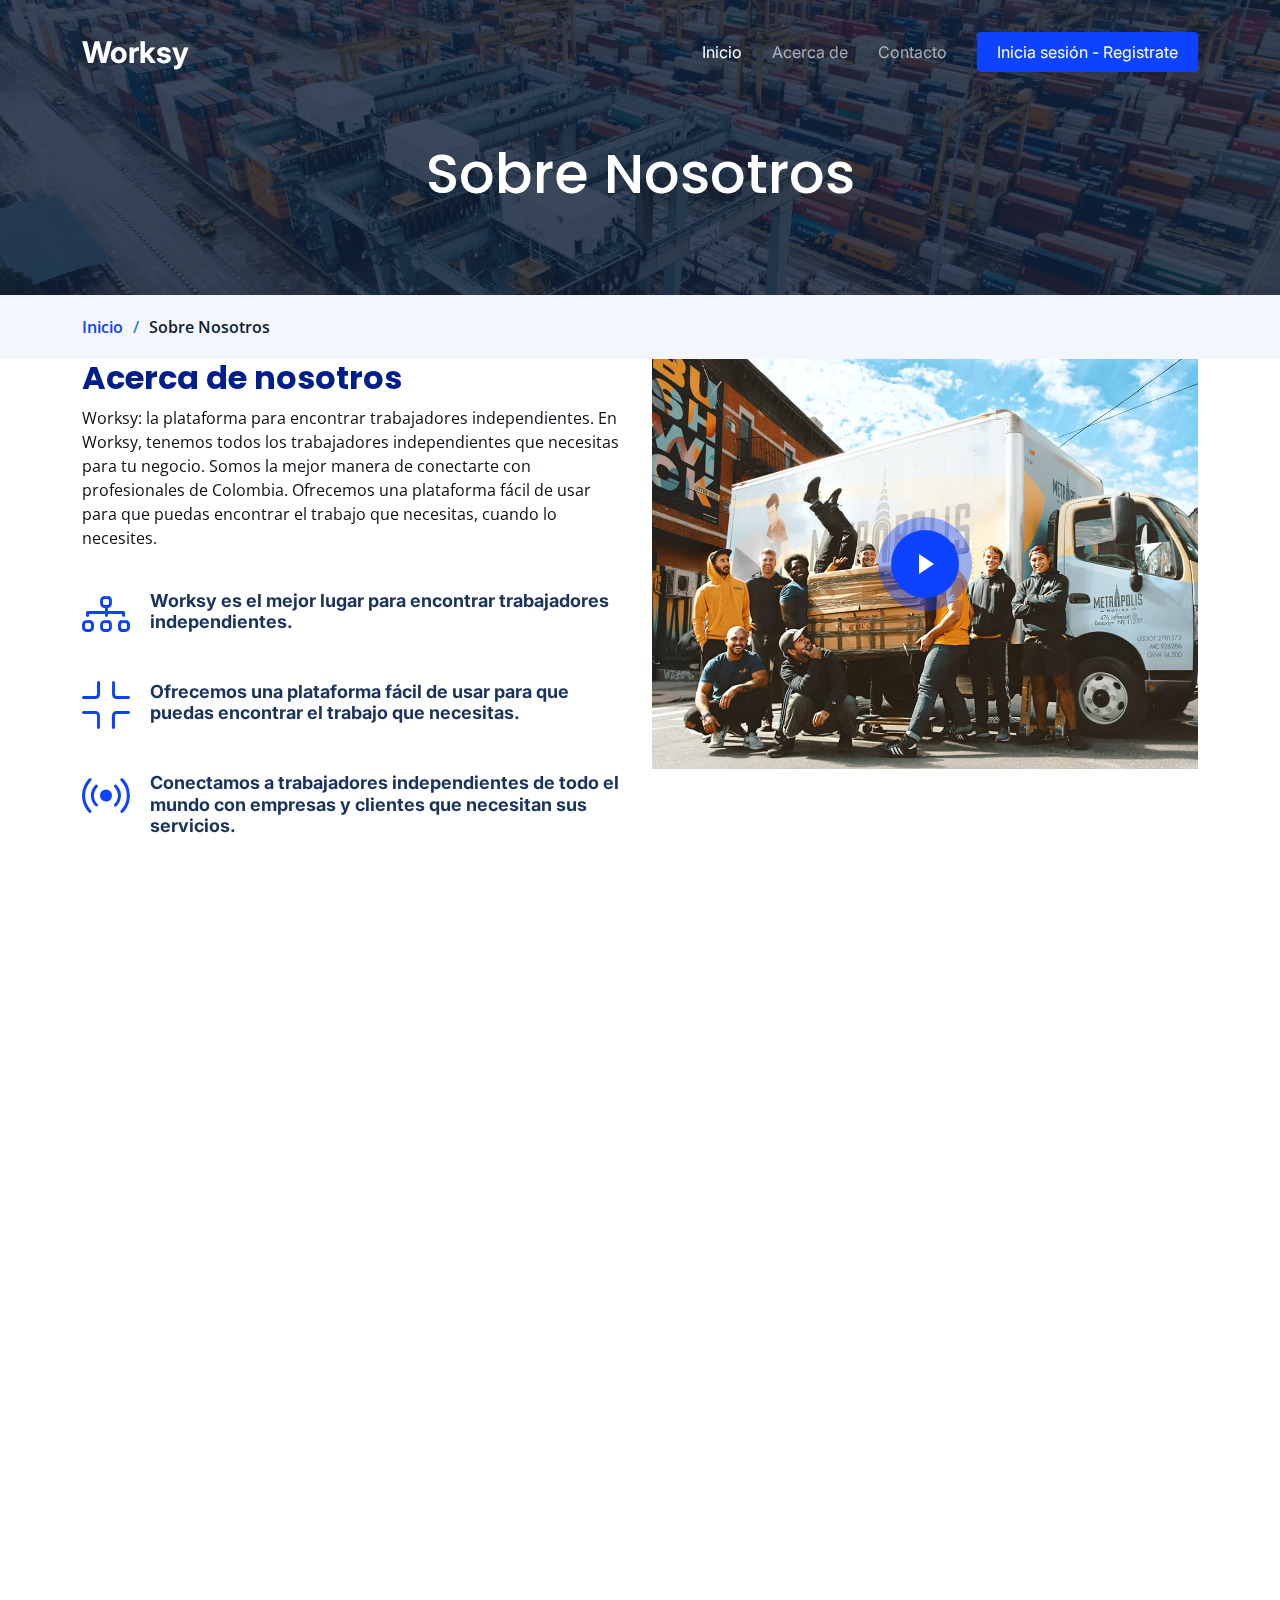
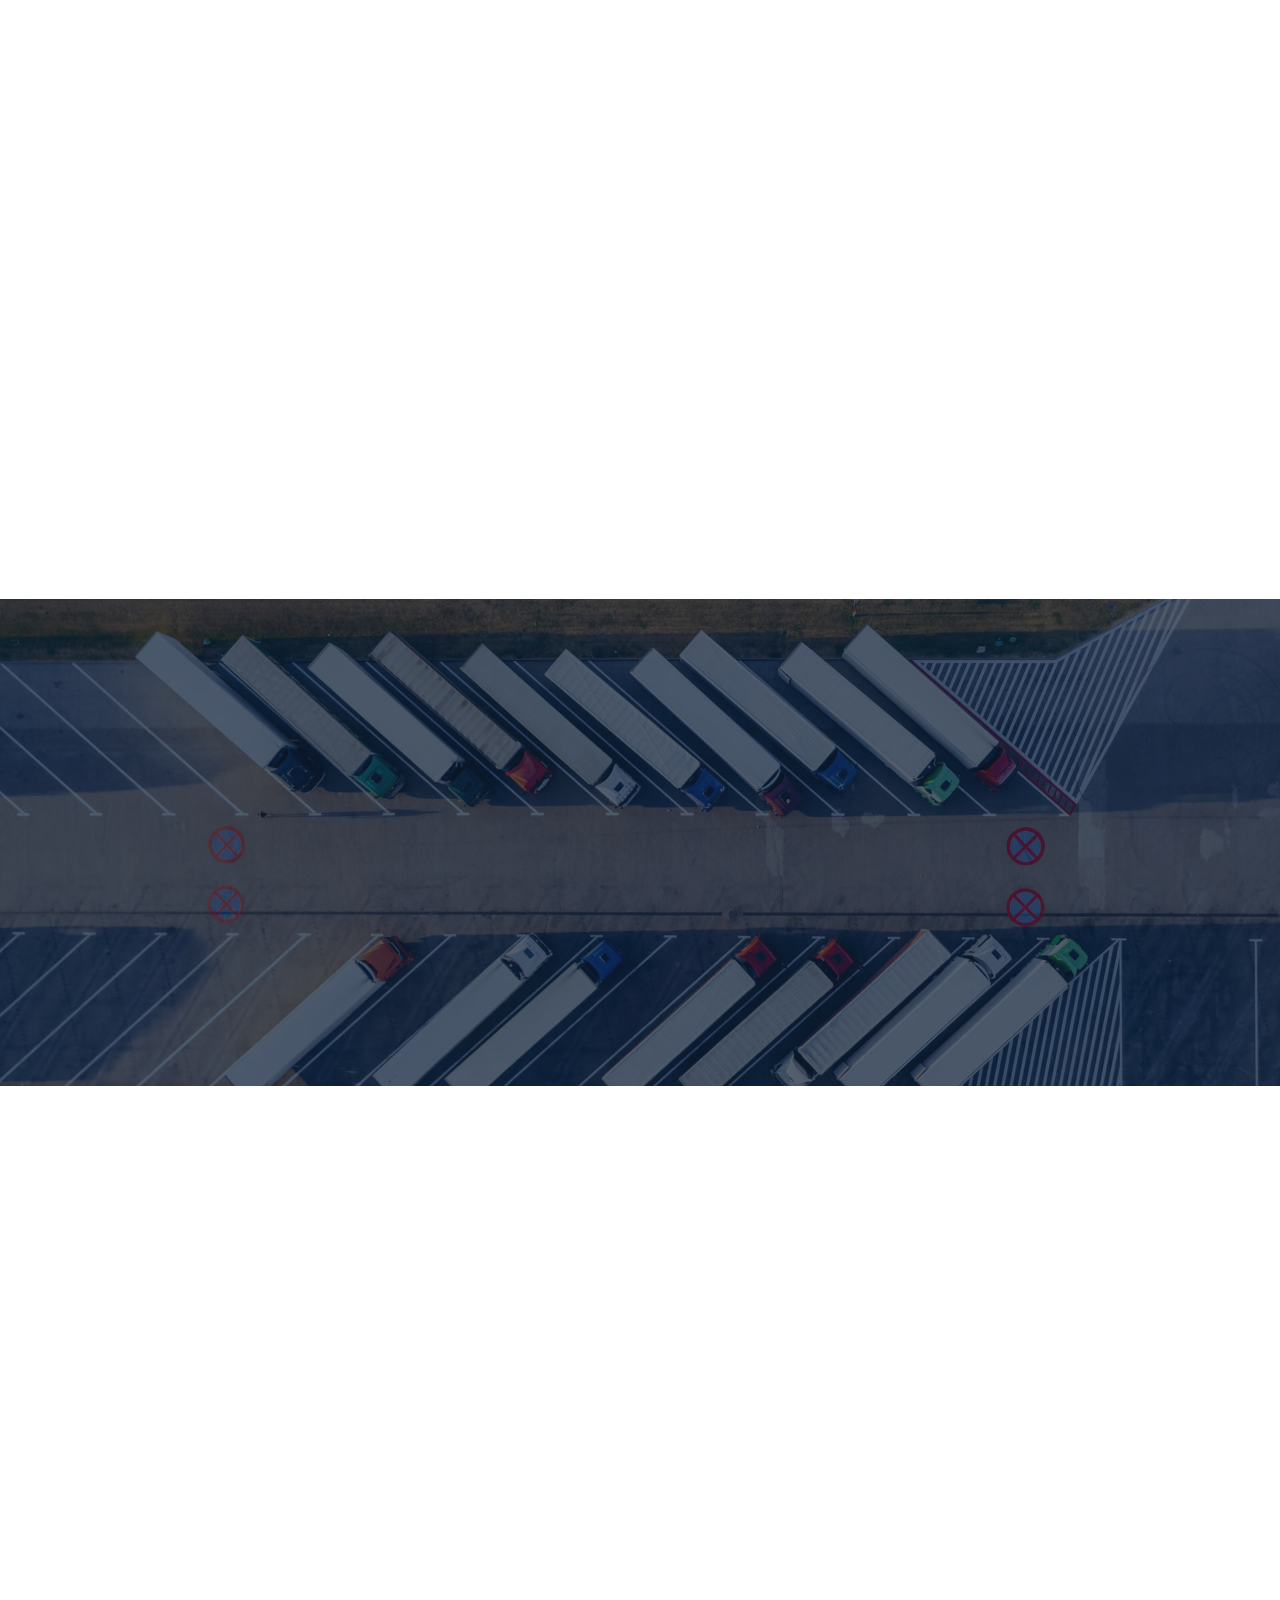
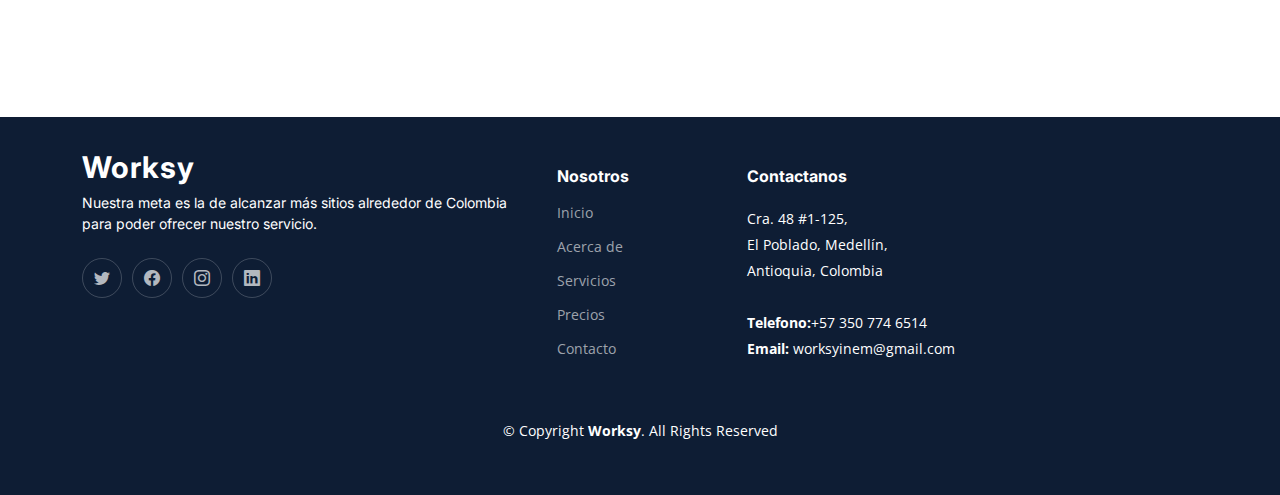
==== src/main/resources/static/about.html @ 36661a29 "Se añade el frontEnd" ====
<!DOCTYPE html>
<html lang="en">

<head>
  <meta charset="utf-8">
  <meta content="width=device-width, initial-scale=1.0" name="viewport">

  <title>Worksy</title>
  <meta content="" name="description">
  <meta content="" name="keywords">

  <!-- Favicons -->
  <link href="assets/img/favicon.png" rel="icon">
  <link href="assets/img/apple-touch-icon.png" rel="apple-touch-icon">

  <!-- Google Fonts -->
  <link rel="preconnect" href="https://fonts.googleapis.com">
  <link rel="preconnect" href="https://fonts.gstatic.com" crossorigin>
  <link href="https://fonts.googleapis.com/css2?family=Open+Sans:ital,wght@0,300;0,400;0,500;0,600;0,700;1,300;1,400;1,600;1,700&family=Poppins:ital,wght@0,300;0,400;0,500;0,600;0,700;1,300;1,400;1,500;1,600;1,700&family=Inter:ital,wght@0,300;0,400;0,500;0,600;0,700;1,300;1,400;1,500;1,600;1,700&display=swap" rel="stylesheet">

  <!-- Vendor CSS Files -->
  <link href="assets/vendor/bootstrap/css/bootstrap.min.css" rel="stylesheet">
  <link href="assets/vendor/bootstrap-icons/bootstrap-icons.css" rel="stylesheet">
  <link href="assets/vendor/fontawesome-free/css/all.min.css" rel="stylesheet">
  <link href="assets/vendor/glightbox/css/glightbox.min.css" rel="stylesheet">
  <link href="assets/vendor/swiper/swiper-bundle.min.css" rel="stylesheet">
  <link href="assets/vendor/aos/aos.css" rel="stylesheet">

  <!-- Template Main CSS File -->
  <link href="assets/css/main.css" rel="stylesheet">

  <!-- =======================================================
  * Template Name: Logis
  * Updated: Mar 10 2023 with Bootstrap v5.2.3
  * Template URL: https://bootstrapmade.com/logis-bootstrap-logistics-website-template/
  * Author: BootstrapMade.com
  * License: https://bootstrapmade.com/license/
  ======================================================== -->
</head>

<body>

<!-- ======= Header ======= -->
<header id="header" class="header d-flex align-items-center fixed-top">
  <div class="container-fluid container-xl d-flex align-items-center justify-content-between">

    <a href="index.html" class="logo d-flex align-items-center">
      <!-- Uncomment the line below if you also wish to use an image logo -->
      <!-- <img src="assets/img/logo.png" alt=""> -->
      <h1>Worksy</h1>
    </a>

    <i class="mobile-nav-toggle mobile-nav-show bi bi-list"></i>
    <i class="mobile-nav-toggle mobile-nav-hide d-none bi bi-x"></i>
    <nav id="navbar" class="navbar">
      <ul>
        <li><a href="index.html" class="active">Inicio</a></li>
        <li><a href="about.html">Acerca de</a></li>
        <li><a href="contact.html">Contacto</a></li>
        <li><a class="get-a-quote" href="login.html">Inicia sesión - Registrate</a></li>
      </ul>
    </nav><!-- .navbar -->

  </div>
</header>
<!-- End Header -->

  <main id="main">

    <!-- ======= Breadcrumbs ======= -->
    <div class="breadcrumbs">
      <div class="page-header d-flex align-items-center" style="background-image: url('assets/img/page-header.jpg');">
        <div class="container position-relative">
          <div class="row d-flex justify-content-center">
            <div class="col-lg-6 text-center">
              <h2>Sobre Nosotros</h2>
            </div>
          </div>
        </div>
      </div>
      <nav>
        <div class="container">
          <ol>
            <li><a href="index.html">Inicio</a></li>
            <li>Sobre Nosotros</li>
          </ol>
        </div>
      </nav>
    </div><!-- End Breadcrumbs -->

    <!-- ======= About Us Section ======= -->
    <section id="about" class="about pt-0">
      <div class="container" data-aos="fade-up">

        <div class="row gy-4">
          <div class="col-lg-6 position-relative align-self-start order-lg-last order-first">
            <img src="assets/img/about.jpg" class="img-fluid" alt="">
            <a href="https://www.youtube.com/watch?v=LXb3EKWsInQ" class="glightbox play-btn"></a>
          </div>
          <div class="col-lg-6 content order-last  order-lg-first">
            <h3>Acerca de nosotros</h3>
            <p>
              Worksy: la plataforma para encontrar trabajadores independientes.
              En Worksy, tenemos todos los trabajadores independientes que necesitas para tu negocio. Somos la mejor manera de conectarte con profesionales de Colombia. Ofrecemos una plataforma fácil de usar para que puedas encontrar el trabajo que necesitas, cuando lo necesites.</p>
            <ul>
              <li data-aos="fade-up" data-aos-delay="100">
                <i class="bi bi-diagram-3"></i>
                <div>
                  <h5>Worksy es el mejor lugar para encontrar trabajadores independientes.</h5>
                  <p></p>
                </div>
              </li>
              <li data-aos="fade-up" data-aos-delay="200">
                <i class="bi bi-fullscreen-exit"></i>
                <div>
                  <h5> Ofrecemos una plataforma fácil de usar para que puedas encontrar el trabajo que necesitas.</h5>
                </div>
              </li>
              <li data-aos="fade-up" data-aos-delay="300">
                <i class="bi bi-broadcast"></i>
                <div>
                  <h5>Conectamos a trabajadores independientes de todo el mundo con empresas y clientes que necesitan sus servicios.</h5>
                </div>
              </li>
            </ul>
          </div>
        </div>

      </div>
    </section><!-- End About Us Section -->

    <!-- ======= Our Team Section ======= -->
    <section id="team" class="team pt-0">
      <div class="container" data-aos="fade-up">

        <div class="section-header">
          <span>Our Team</span>
          <h2>Our Team</h2>

        </div>

        <div class="row" data-aos="fade-up" data-aos-delay="100">

          <div class="col-lg-4 col-md-6 d-flex">
            <div class="member">
              <img src="assets/img/team/yo.jpg" class="img-fluid" alt="">
              <div class="member-content">
                <h4>Juan Cardona</h4>
                <span>Web Development</span>
                <div class="social">
                  <a href=""><i class="bi bi-twitter"></i></a>
                  <a href=""><i class="bi bi-facebook"></i></a>
                  <a href=""><i class="bi bi-instagram"></i></a>
                  <a href=""><i class="bi bi-linkedin"></i></a>
                </div>
              </div>
            </div>
          </div><!-- End Team Member -->

          <div class="col-lg-4 col-md-6 d-flex">
            <div class="member">
              <img src="assets/img/team/sam.jpg" class="img-fluid" alt="">
              <div class="member-content">
                <h4>Samuel Serna</h4>
                <span>Web Development</span>
                <div class="social">
                  <a href=""><i class="bi bi-twitter"></i></a>
                  <a href=""><i class="bi bi-facebook"></i></a>
                  <a href=""><i class="bi bi-instagram"></i></a>
                  <a href=""><i class="bi bi-linkedin"></i></a>
                </div>
              </div>
            </div>
          </div><!-- End Team Member -->

          <div class="col-lg-4 col-md-6 d-flex">
            <div class="member">
              <img src="assets/img/team/samuel.jpg" class="img-fluid" alt="">
              <div class="member-content">
                <h4>Samuel Cañas</h4>
                <span>FrontEnd</span>
                <div class="social">
                  <a href=""><i class="bi bi-twitter"></i></a>
                  <a href=""><i class="bi bi-facebook"></i></a>
                  <a href=""><i class="bi bi-instagram"></i></a>
                  <a href=""><i class="bi bi-linkedin"></i></a>
                </div>
              </div>
            </div>
          </div><!-- End Team Member -->

          <div class="col-lg-4 col-md-6 d-flex">
            <div class="member">
              <img src="assets/img/team/lopez.jpg" class="img-fluid" alt="">
              <div class="member-content">
                <h4>Juan Manuel Lopéz</h4>
                <span>Web Development</span>
                <div class="social">
                  <a href=""><i class="bi bi-twitter"></i></a>
                  <a href=""><i class="bi bi-facebook"></i></a>
                  <a href=""><i class="bi bi-instagram"></i></a>
                  <a href=""><i class="bi bi-linkedin"></i></a>
                </div>
              </div>
            </div>
          </div><!-- End Team Member -->

          <div class="col-lg-4 col-md-6 d-flex">
            <div class="member">
              <img src="assets/img/team/santi.jpg" class="img-fluid" alt="">
              <div class="member-content">
                <h4>Santiago Grajales</h4>
                <span>Web Development</span>
                <div class="social">
                  <a href=""><i class="bi bi-twitter"></i></a>
                  <a href=""><i class="bi bi-facebook"></i></a>
                  <a href=""><i class="bi bi-instagram"></i></a>
                  <a href=""><i class="bi bi-linkedin"></i></a>
                </div>
              </div>
            </div>
          </div><!-- End Team Member -->

          <div class="col-lg-4 col-md-6 d-flex">
            <div class="member">
              <img src="assets/img/team/amy.jpg" class="img-fluid" alt="">
              <div class="member-content">
                <h4>Amy Oropeza</h4>
                <span>FrontEnd</span>
                <div class="social">
                  <a href=""><i class="bi bi-twitter"></i></a>
                  <a href=""><i class="bi bi-facebook"></i></a>
                  <a href=""><i class="bi bi-instagram"></i></a>
                  <a href=""><i class="bi bi-linkedin"></i></a>
                </div>
              </div>
            </div>
          </div><!-- End Team Member -->

        </div>

      </div>
    </section><!-- End Our Team Section -->

    <!-- ======= Testimonials Section ======= -->
    <section id="testimonials" class="testimonials">
      <div class="container">

        <div class="slides-1 swiper" data-aos="fade-up">
          <div class="swiper-wrapper">

            <div class="swiper-slide">
              <div class="testimonial-item">
                <img src="assets/img/testimonials/testimonials-1.jpg" class="testimonial-img" alt="">
                <h3>Saul Goodman</h3>
                <h4>Ceo &amp; Founder</h4>
                <div class="stars">
                  <i class="bi bi-star-fill"></i><i class="bi bi-star-fill"></i><i class="bi bi-star-fill"></i><i class="bi bi-star-fill"></i><i class="bi bi-star-fill"></i>
                </div>
                <p>
                  <i class="bi bi-quote quote-icon-left"></i>
                  Proin iaculis purus consequat sem cure digni ssim donec porttitora entum suscipit rhoncus. Accusantium quam, ultricies eget id, aliquam eget nibh et. Maecen aliquam, risus at semper.
                  <i class="bi bi-quote quote-icon-right"></i>
                </p>
              </div>
            </div><!-- End testimonial item -->

            <div class="swiper-slide">
              <div class="testimonial-item">
                <img src="assets/img/testimonials/testimonials-2.jpg" class="testimonial-img" alt="">
                <h3>Sara Wilsson</h3>
                <h4>Designer</h4>
                <div class="stars">
                  <i class="bi bi-star-fill"></i><i class="bi bi-star-fill"></i><i class="bi bi-star-fill"></i><i class="bi bi-star-fill"></i><i class="bi bi-star-fill"></i>
                </div>
                <p>
                  <i class="bi bi-quote quote-icon-left"></i>
                  Export tempor illum tamen malis malis eram quae irure esse labore quem cillum quid cillum eram malis quorum velit fore eram velit sunt aliqua noster fugiat irure amet legam anim culpa.
                  <i class="bi bi-quote quote-icon-right"></i>
                </p>
              </div>
            </div><!-- End testimonial item -->

            <div class="swiper-slide">
              <div class="testimonial-item">
                <img src="assets/img/testimonials/testimonials-3.jpg" class="testimonial-img" alt="">
                <h3>Jena Karlis</h3>
                <h4>Store Owner</h4>
                <div class="stars">
                  <i class="bi bi-star-fill"></i><i class="bi bi-star-fill"></i><i class="bi bi-star-fill"></i><i class="bi bi-star-fill"></i><i class="bi bi-star-fill"></i>
                </div>
                <p>
                  <i class="bi bi-quote quote-icon-left"></i>
                  Enim nisi quem export duis labore cillum quae magna enim sint quorum nulla quem veniam duis minim tempor labore quem eram duis noster aute amet eram fore quis sint minim.
                  <i class="bi bi-quote quote-icon-right"></i>
                </p>
              </div>
            </div><!-- End testimonial item -->

            <div class="swiper-slide">
              <div class="testimonial-item">
                <img src="assets/img/testimonials/testimonials-4.jpg" class="testimonial-img" alt="">
                <h3>Matt Brandon</h3>
                <h4>Freelancer</h4>
                <div class="stars">
                  <i class="bi bi-star-fill"></i><i class="bi bi-star-fill"></i><i class="bi bi-star-fill"></i><i class="bi bi-star-fill"></i><i class="bi bi-star-fill"></i>
                </div>
                <p>
                  <i class="bi bi-quote quote-icon-left"></i>
                  Fugiat enim eram quae cillum dolore dolor amet nulla culpa multos export minim fugiat minim velit minim dolor enim duis veniam ipsum anim magna sunt elit fore quem dolore labore illum veniam.
                  <i class="bi bi-quote quote-icon-right"></i>
                </p>
              </div>
            </div><!-- End testimonial item -->

            <div class="swiper-slide">
              <div class="testimonial-item">
                <img src="assets/img/testimonials/testimonials-5.jpg" class="testimonial-img" alt="">
                <h3>John Larson</h3>
                <h4>Entrepreneur</h4>
                <div class="stars">
                  <i class="bi bi-star-fill"></i><i class="bi bi-star-fill"></i><i class="bi bi-star-fill"></i><i class="bi bi-star-fill"></i><i class="bi bi-star-fill"></i>
                </div>
                <p>
                  <i class="bi bi-quote quote-icon-left"></i>
                  Quis quorum aliqua sint quem legam fore sunt eram irure aliqua veniam tempor noster veniam enim culpa labore duis sunt culpa nulla illum cillum fugiat legam esse veniam culpa fore nisi cillum quid.
                  <i class="bi bi-quote quote-icon-right"></i>
                </p>
              </div>
            </div><!-- End testimonial item -->

          </div>
          <div class="swiper-pagination"></div>
        </div>

      </div>
    </section><!-- End Testimonials Section -->

    <!-- ======= Frequently Asked Questions Section ======= -->
    <section id="faq" class="faq">
      <div class="container" data-aos="fade-up">

        <div class="section-header">
          <span>Frequently Asked Questions</span>
          <h2>Frequently Asked Questions</h2>

        </div>

        <div class="row justify-content-center" data-aos="fade-up" data-aos-delay="200">
          <div class="col-lg-10">

            <div class="accordion accordion-flush" id="faqlist">

              <div class="accordion-item">
                <h3 class="accordion-header">
                  <button class="accordion-button collapsed" type="button" data-bs-toggle="collapse" data-bs-target="#faq-content-1">
                    <i class="bi bi-question-circle question-icon"></i>
                    Non consectetur a erat nam at lectus urna duis?
                  </button>
                </h3>
                <div id="faq-content-1" class="accordion-collapse collapse" data-bs-parent="#faqlist">
                  <div class="accordion-body">
                    Feugiat pretium nibh ipsum consequat. Tempus iaculis urna id volutpat lacus laoreet non curabitur gravida. Venenatis lectus magna fringilla urna porttitor rhoncus dolor purus non.
                  </div>
                </div>
              </div><!-- # Faq item-->

              <div class="accordion-item">
                <h3 class="accordion-header">
                  <button class="accordion-button collapsed" type="button" data-bs-toggle="collapse" data-bs-target="#faq-content-2">
                    <i class="bi bi-question-circle question-icon"></i>
                    Feugiat scelerisque varius morbi enim nunc faucibus a pellentesque?
                  </button>
                </h3>
                <div id="faq-content-2" class="accordion-collapse collapse" data-bs-parent="#faqlist">
                  <div class="accordion-body">
                    Dolor sit amet consectetur adipiscing elit pellentesque habitant morbi. Id interdum velit laoreet id donec ultrices. Fringilla phasellus faucibus scelerisque eleifend donec pretium. Est pellentesque elit ullamcorper dignissim. Mauris ultrices eros in cursus turpis massa tincidunt dui.
                  </div>
                </div>
              </div><!-- # Faq item-->

              <div class="accordion-item">
                <h3 class="accordion-header">
                  <button class="accordion-button collapsed" type="button" data-bs-toggle="collapse" data-bs-target="#faq-content-3">
                    <i class="bi bi-question-circle question-icon"></i>
                    Dolor sit amet consectetur adipiscing elit pellentesque habitant morbi?
                  </button>
                </h3>
                <div id="faq-content-3" class="accordion-collapse collapse" data-bs-parent="#faqlist">
                  <div class="accordion-body">
                    Eleifend mi in nulla posuere sollicitudin aliquam ultrices sagittis orci. Faucibus pulvinar elementum integer enim. Sem nulla pharetra diam sit amet nisl suscipit. Rutrum tellus pellentesque eu tincidunt. Lectus urna duis convallis convallis tellus. Urna molestie at elementum eu facilisis sed odio morbi quis
                  </div>
                </div>
              </div><!-- # Faq item-->

              <div class="accordion-item">
                <h3 class="accordion-header">
                  <button class="accordion-button collapsed" type="button" data-bs-toggle="collapse" data-bs-target="#faq-content-4">
                    <i class="bi bi-question-circle question-icon"></i>
                    Ac odio tempor orci dapibus. Aliquam eleifend mi in nulla?
                  </button>
                </h3>
                <div id="faq-content-4" class="accordion-collapse collapse" data-bs-parent="#faqlist">
                  <div class="accordion-body">
                    <i class="bi bi-question-circle question-icon"></i>
                    Dolor sit amet consectetur adipiscing elit pellentesque habitant morbi. Id interdum velit laoreet id donec ultrices. Fringilla phasellus faucibus scelerisque eleifend donec pretium. Est pellentesque elit ullamcorper dignissim. Mauris ultrices eros in cursus turpis massa tincidunt dui.
                  </div>
                </div>
              </div><!-- # Faq item-->

              <div class="accordion-item">
                <h3 class="accordion-header">
                  <button class="accordion-button collapsed" type="button" data-bs-toggle="collapse" data-bs-target="#faq-content-5">
                    <i class="bi bi-question-circle question-icon"></i>
                    Tempus quam pellentesque nec nam aliquam sem et tortor consequat?
                  </button>
                </h3>
                <div id="faq-content-5" class="accordion-collapse collapse" data-bs-parent="#faqlist">
                  <div class="accordion-body">
                    Molestie a iaculis at erat pellentesque adipiscing commodo. Dignissim suspendisse in est ante in. Nunc vel risus commodo viverra maecenas accumsan. Sit amet nisl suscipit adipiscing bibendum est. Purus gravida quis blandit turpis cursus in
                  </div>
                </div>
              </div><!-- # Faq item-->

            </div>

          </div>
        </div>

      </div>
    </section><!-- End Frequently Asked Questions Section -->

  </main><!-- End #main -->

<!-- ======= Footer ======= -->
<footer id="footer" class="footer">

  <div class="container">
    <div class="row gy-4">
      <div class="col-lg-5 col-md-12 footer-info">
        <a href="index.html" class="logo d-flex align-items-center">
          <span>Worksy</span>
        </a>
        <p>Nuestra meta es la de alcanzar más sitios alrededor de Colombia para poder ofrecer nuestro servicio.</p>
        <div class="social-links d-flex mt-4">
          <a href="#" class="twitter"><i class="bi bi-twitter"></i></a>
          <a href="#" class="facebook"><i class="bi bi-facebook"></i></a>
          <a href="#" class="instagram"><i class="bi bi-instagram"></i></a>
          <a href="#" class="linkedin"><i class="bi bi-linkedin"></i></a>
        </div>
      </div>

      <div class="col-lg-2 col-6 footer-links">
        <h4>Nosotros</h4>
        <ul>
          <li><a href="index.html" class="active">Inicio</a></li>
          <li><a href="about.html">Acerca de</a></li>
          <li><a href="services.html">Servicios</a></li>
          <li><a href="pricing.html">Precios</a></li>
          <li><a href="contact.html">Contacto</a></li>
        </ul>
      </div>

      <div class="col-lg-3 col-md-12 footer-contact text-center text-md-start">
        <h4>Contactanos</h4>
        <p>
          Cra. 48 #1-125,<br>
          El Poblado, Medellín,<br>
          Antioquia, Colombia <br><br>
          <strong>Telefono:</strong>+57 350 774 6514<br>
          <strong>Email:</strong> worksyinem@gmail.com<br>
        </p>
      </div>

    </div>
  </div>

  <div class="container mt-4">
    <div class="copyright">
      &copy; Copyright <strong><span>Worksy</span></strong>. All Rights Reserved
    </div>
    <div class="credits">
      <!-- All the links in the footer should remain intact. -->
      <!-- You can delete the links only if you purchased the pro version. -->
      <!-- Licensing information: https://bootstrapmade.com/license/ -->
      <!-- Purchase the pro version with working PHP/AJAX contact form: https://bootstrapmade.com/logis-bootstrap-logistics-website-template/ -->
    </div>
  </div>

</footer><!-- End Footer -->
<!-- End Footer -->

  <a href="#" class="scroll-top d-flex align-items-center justify-content-center"><i class="bi bi-arrow-up-short"></i></a>

  <div id="preloader"></div>

  <!-- Vendor JS Files -->
  <script src="assets/vendor/bootstrap/js/bootstrap.bundle.min.js"></script>
  <script src="assets/vendor/purecounter/purecounter_vanilla.js"></script>
  <script src="assets/vendor/glightbox/js/glightbox.min.js"></script>
  <script src="assets/vendor/swiper/swiper-bundle.min.js"></script>
  <script src="assets/vendor/aos/aos.js"></script>
  <script src="assets/vendor/php-email-form/validate.js"></script>

  <!-- Template Main JS File -->
  <script src="assets/js/main.js"></script>

</body>

</html>
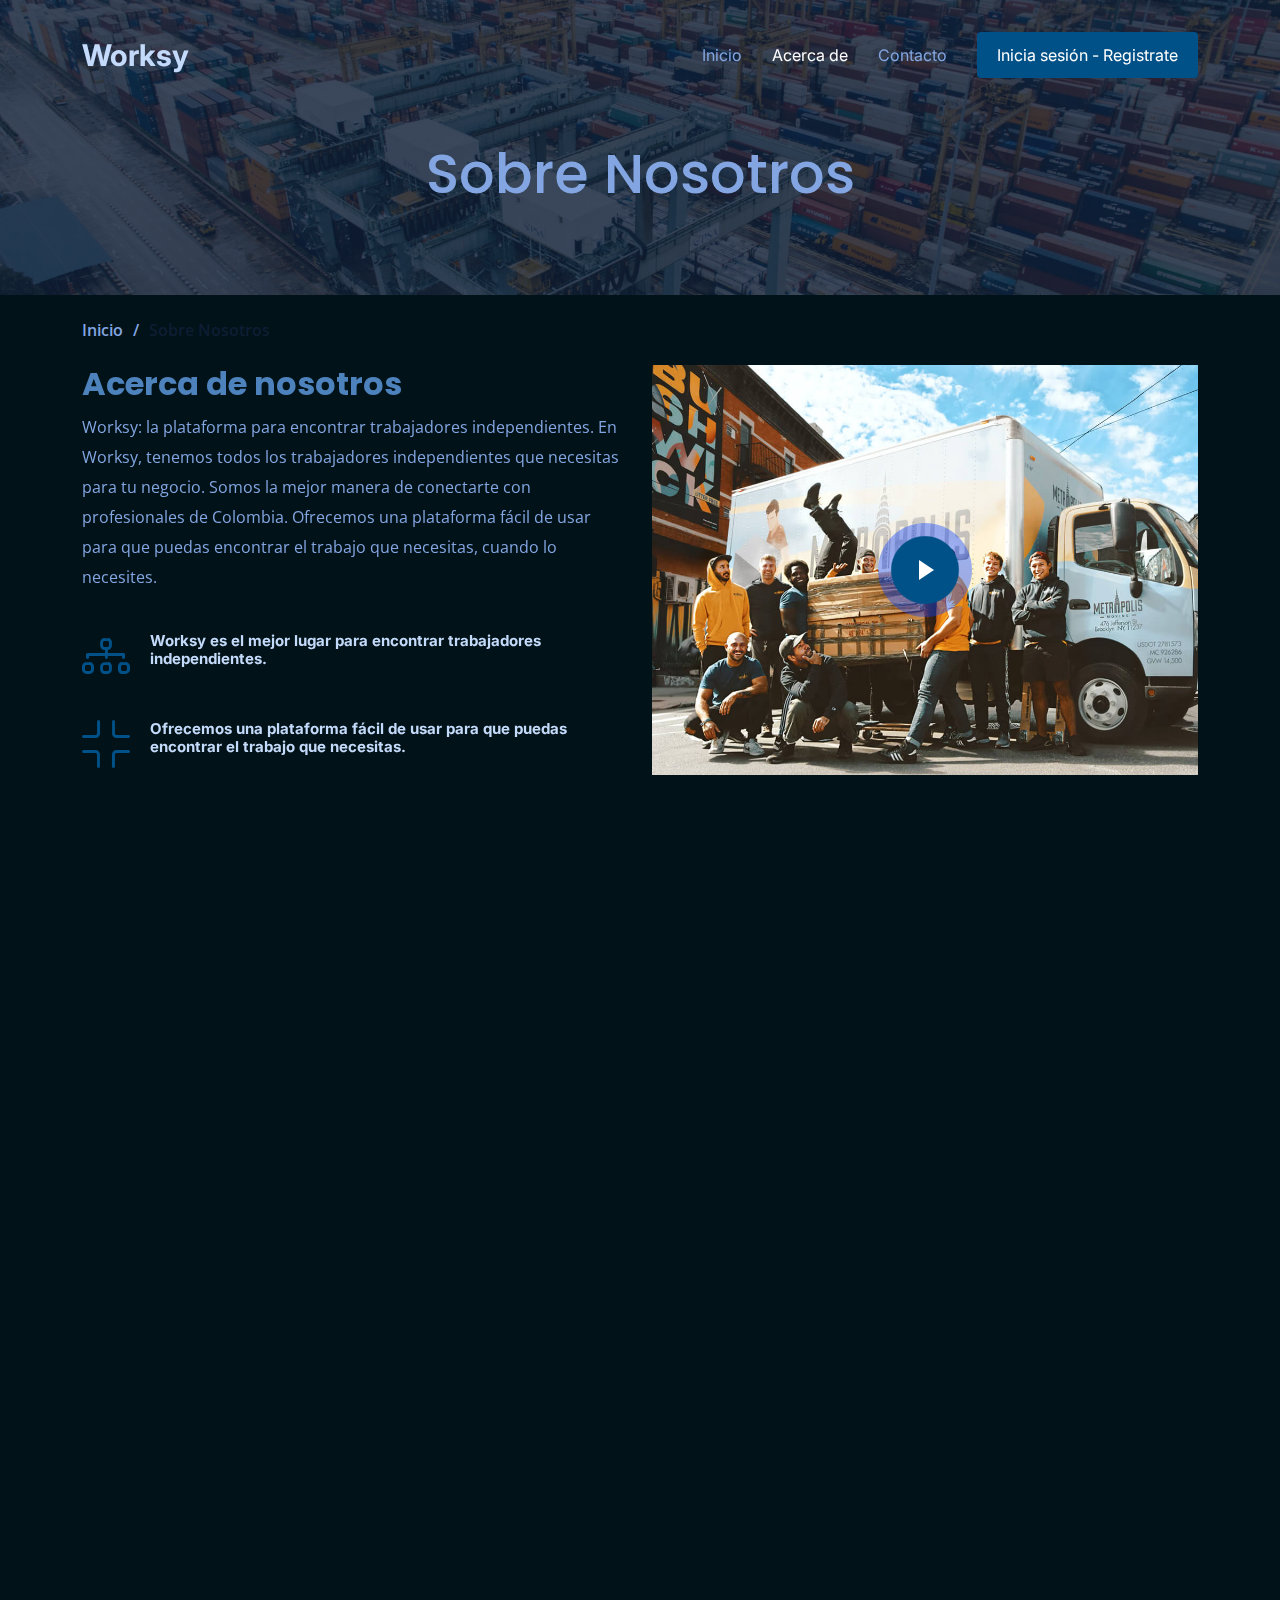
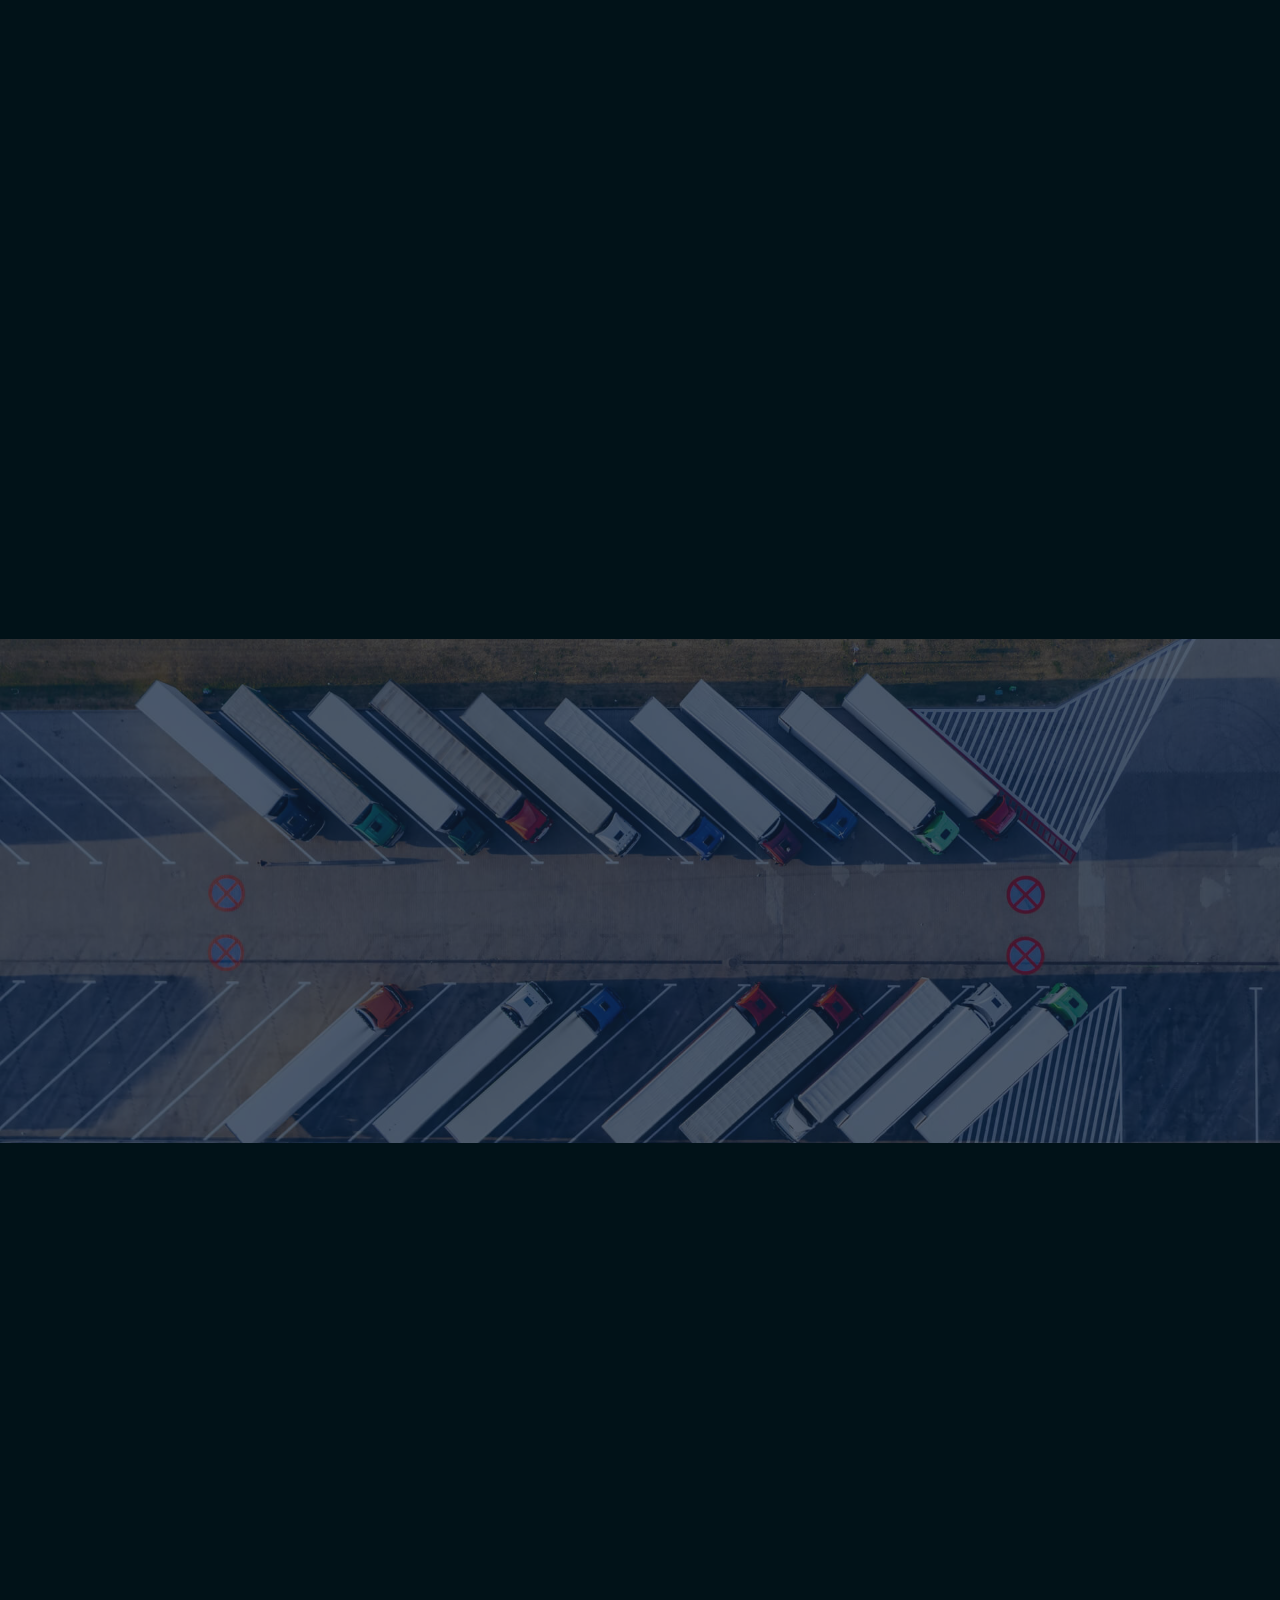
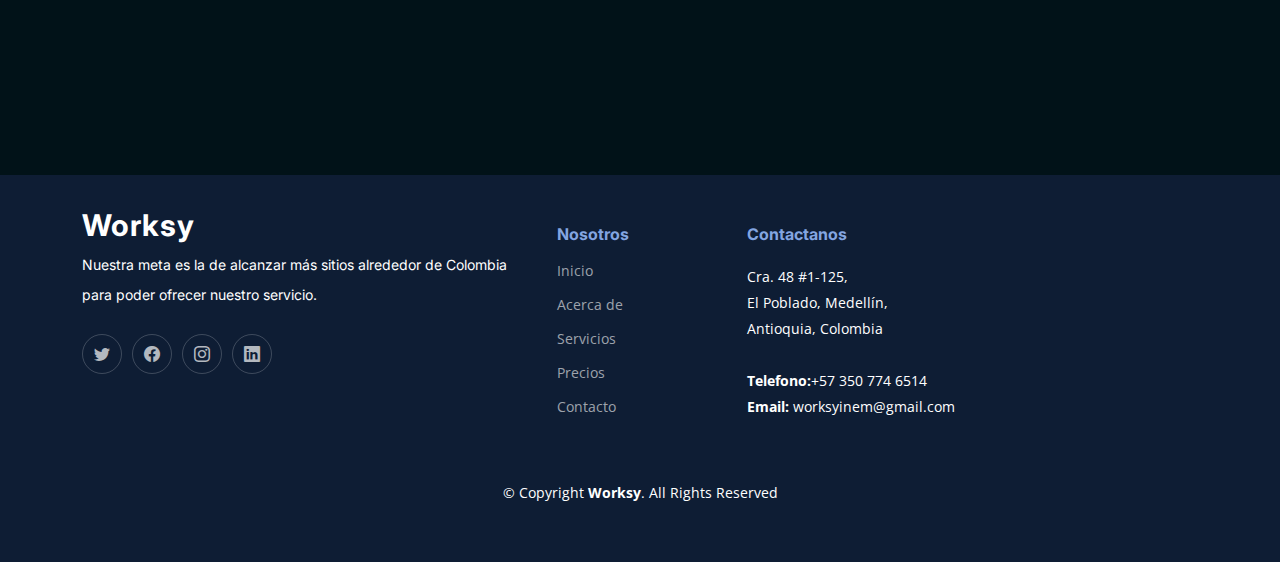
==== commit b2c570c6: "Se cambio gran parte de los colores del FrontEnd." ====
--- a/src/main/resources/static/about.html
+++ b/src/main/resources/static/about.html
@@ -54,8 +54,8 @@
     <i class="mobile-nav-toggle mobile-nav-hide d-none bi bi-x"></i>
     <nav id="navbar" class="navbar">
       <ul>
-        <li><a href="index.html" class="active">Inicio</a></li>
-        <li><a href="about.html">Acerca de</a></li>
+        <li><a href="index.html">Inicio</a></li>
+        <li><a href="about.html" class="active">Acerca de</a></li>
         <li><a href="contact.html">Contacto</a></li>
         <li><a class="get-a-quote" href="login.html">Inicia sesión - Registrate</a></li>
       </ul>
--- a/src/main/resources/static/assets/css/main.css
+++ b/src/main/resources/static/assets/css/main.css
@@ -19,8 +19,8 @@
 
 /* Colors */
 :root {
-  --color-default: #0a0d13;
-  --color-primary: #0d42ff;
+  --color-default: #1a2231;
+  --color-primary: #005187;
   --color-secondary: #0e1d34;
 }
 
@@ -34,7 +34,9 @@
 --------------------------------------------------------------*/
 body {
   font-family: var(--font-default);
-  color: var(--color-default);
+  color: #83a5e1;
+  background-color: #011218;
+  line-height: 30px;
 }
 
 a {
@@ -54,6 +56,7 @@
 h5,
 h6 {
   font-family: var(--font-primary);
+  color: #83a5e1;
 }
 
 /*--------------------------------------------------------------
@@ -100,7 +103,7 @@
 .section-header span {
   position: absolute;
   top: 46px;
-  color: rgba(14, 29, 52, 0.06);
+  color: #83a5e1;
   left: 0;
   right: 0;
   z-index: 1;
@@ -148,16 +151,16 @@
 .breadcrumbs .page-header h2 {
   font-size: 56px;
   font-weight: 500;
-  color: #fff;
+  color: #83a5e1;
   font-family: var(--font-secondary);
 }
 
 .breadcrumbs .page-header p {
-  color: rgba(255, 255, 255, 0.8);
+  color: #83a5e1;
 }
 
 .breadcrumbs nav {
-  background-color: #f3f6fc;
+  background-color: #011218;
   padding: 20px 0;
 }
 
@@ -173,7 +176,7 @@
 }
 
 .breadcrumbs nav ol a {
-  color: var(--color-primary);
+  color: #83a5e1;
   transition: 0.3s;
 }
 
@@ -188,7 +191,7 @@
 .breadcrumbs nav ol li+li::before {
   display: inline-block;
   padding-right: 10px;
-  color: #4278cc;
+  color: #83a5e1;
   content: "/";
 }
 
@@ -275,7 +278,7 @@
 --------------------------------------------------------------*/
 @media screen and (max-width: 768px) {
   [data-aos-delay] {
-    transition-delay: 0 !important;
+    transition-delay: 0s !important;
   }
 }
 
@@ -289,7 +292,7 @@
 }
 
 .header.sticked {
-  background: rgba(14, 29, 52, 0.9);
+  background: rgba(0, 0, 0, 0.9);
   padding: 15px 0;
   box-shadow: 0px 2px 20px rgba(14, 29, 52, 0.1);
 }
@@ -303,7 +306,7 @@
   font-size: 30px;
   margin: 0;
   font-weight: 700;
-  color: #fff;
+  color: #c4dafa;
   font-family: var(--font-primary);
 }
 
@@ -336,7 +339,7 @@
     font-family: var(--font-primary);
     font-size: 16px;
     font-weight: 400;
-    color: rgba(255, 255, 255, 0.6);
+    color: #83a5e1;
     white-space: nowrap;
     transition: 0.3s;
   }
@@ -583,30 +586,30 @@
 }
 
 .featured-services .service-item .icon i {
-  color: #001f8d;
+  color: #c4dafa;
   font-size: 48px;
   transition: 0.3s;
 }
 
 .featured-services .service-item:hover .icon {
-  background: #fff;
+  background: #011218;
 }
 
 .featured-services .service-item:hover .icon i {
-  color: var(--color-primary);
+  color: #83a5e1;
 }
 
 .featured-services .service-item .title {
   font-weight: 700;
   margin-bottom: 10px;
   font-size: 20px;
-  color: var(--color-secondary);
+  color: #4d82bc;
   transition: 0.3s;
 }
 
 .featured-services .service-item .description {
   font-size: 15px;
-  color: #132848;
+  color: #c4dafa;
   margin-bottom: 10px;
 }
 
@@ -636,7 +639,7 @@
   font-weight: 700;
   font-size: 32px;
   font-family: var(--font-secondary);
-  color: #001f8d;
+  color: #4d82bc;
 }
 
 .about .content ul {
@@ -659,9 +662,9 @@
 }
 
 .about .content ul h5 {
-  font-size: 18px;
+  font-size: 15px;
   font-weight: 700;
-  color: #19335c;
+  color: #c4dafa;
 }
 
 .about .content ul p {
@@ -931,7 +934,7 @@
   list-style: none;
   color: #6c757d;
   text-align: left;
-  line-height: 20px;
+  line-height: 30px;
 }
 
 .pricing ul li {
@@ -1220,7 +1223,7 @@
 .team .member {
   text-align: center;
   margin-bottom: 20px;
-  background: #fff;
+  background: #011218;
   border: 1px solid rgba(14, 29, 52, 0.15);
 }
 
@@ -1257,7 +1260,7 @@
 }
 
 .team .member .social a {
-  color: rgba(14, 29, 52, 0.5);
+  color: rgb(0, 81, 135);
   transition: 0.3s;
 }
 
@@ -1311,7 +1314,7 @@
   list-style: none;
   color: #6c757d;
   text-align: left;
-  line-height: 20px;
+  line-height: 30px;
 }
 
 .horizontal-pricing ul li {
@@ -1533,19 +1536,19 @@
   font-size: 20px;
   font-weight: 600;
   margin-bottom: 5px;
-  color: var(--color-secondary);
+  color: #005187;
 }
 
 .contact .info-item p {
   padding: 0;
   margin-bottom: 0;
   font-size: 14px;
-  color: rgba(14, 29, 52, 0.8);
+  color: rgb(196, 218, 250);
 }
 
 .contact .php-email-form {
   width: 100%;
-  background: #fff;
+  background: #011218;
 }
 
 .contact .php-email-form .form-group {
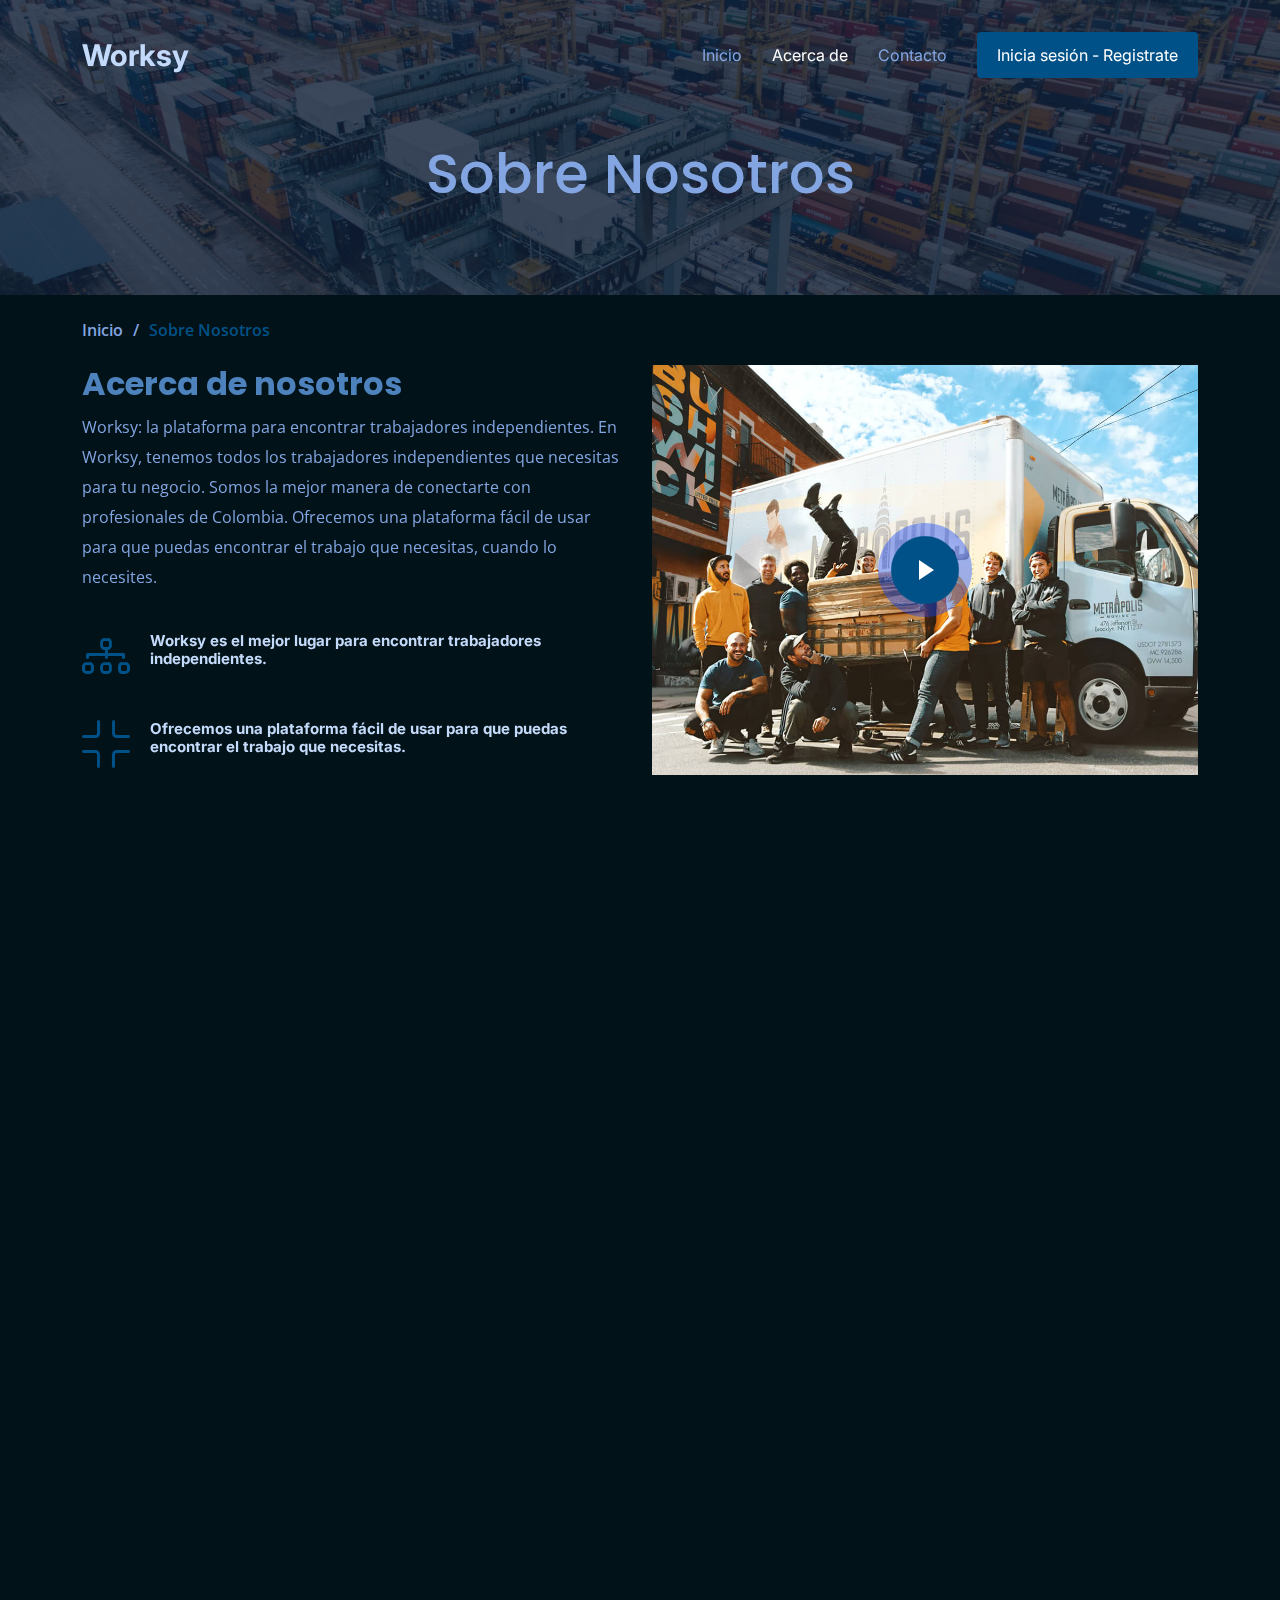
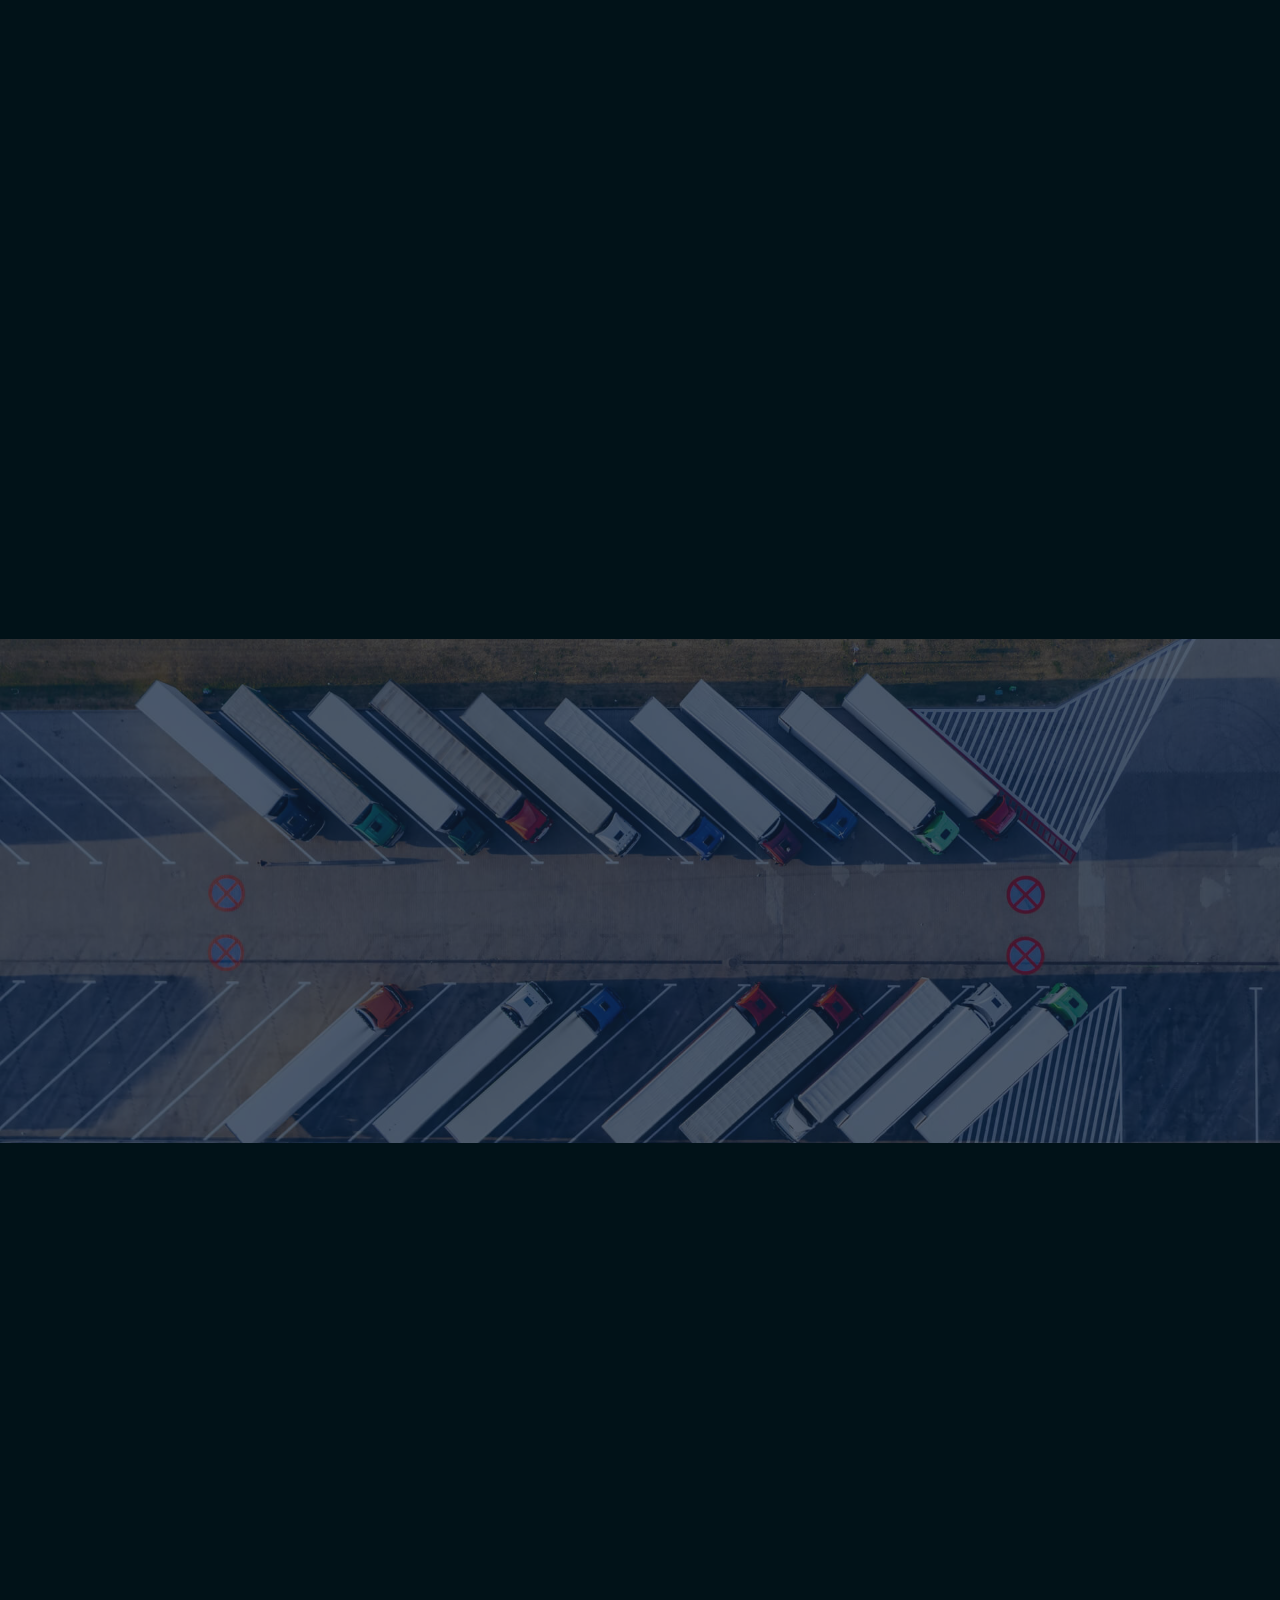
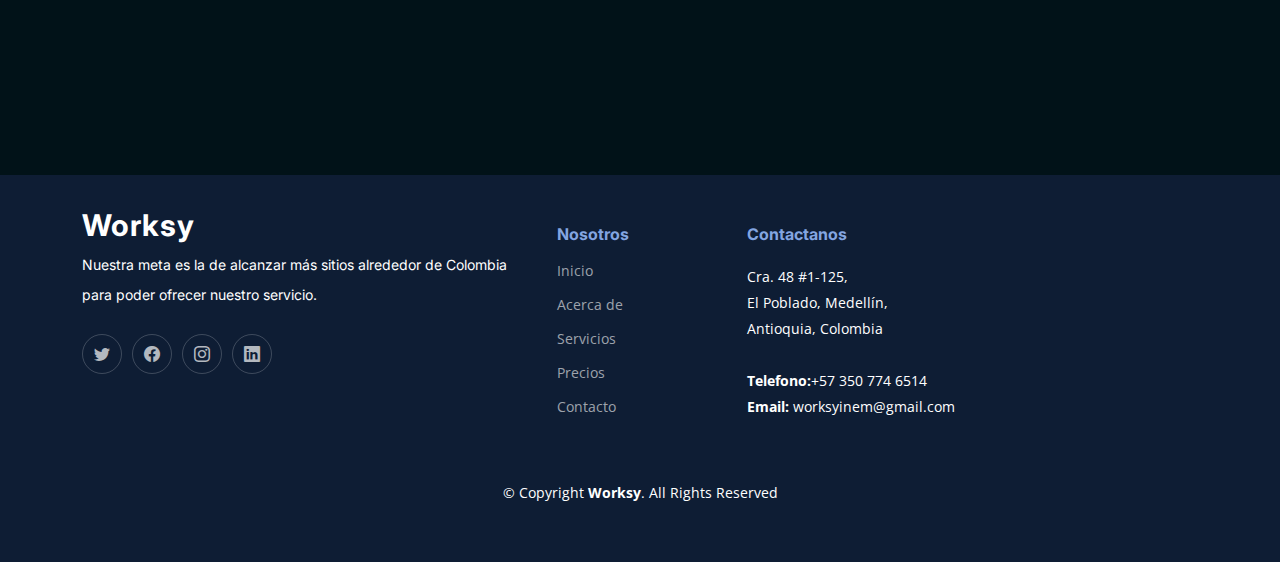
==== commit 49602364: "Se organizó algunas cosas basica y generales" ====
--- a/src/main/resources/static/about.html
+++ b/src/main/resources/static/about.html
@@ -1,4 +1,4 @@
-<!DOCTYPE html>
+  <!DOCTYPE html>
 <html lang="en">
 
 <head>
@@ -82,7 +82,7 @@
         <div class="container">
           <ol>
             <li><a href="index.html">Inicio</a></li>
-            <li>Sobre Nosotros</li>
+            <li style="color: #005187">Sobre Nosotros</li>
           </ol>
         </div>
       </nav>
@@ -134,8 +134,7 @@
       <div class="container" data-aos="fade-up">
 
         <div class="section-header">
-          <span>Our Team</span>
-          <h2>Our Team</h2>
+          <h2>Equipo</h2>
 
         </div>
 
--- a/src/main/resources/static/assets/css/main.css
+++ b/src/main/resources/static/assets/css/main.css
@@ -298,7 +298,8 @@
 }
 
 .header .logo img {
-  max-height: 40px;
+
+  max-height: 80px;
   margin-right: 6px;
 }
 
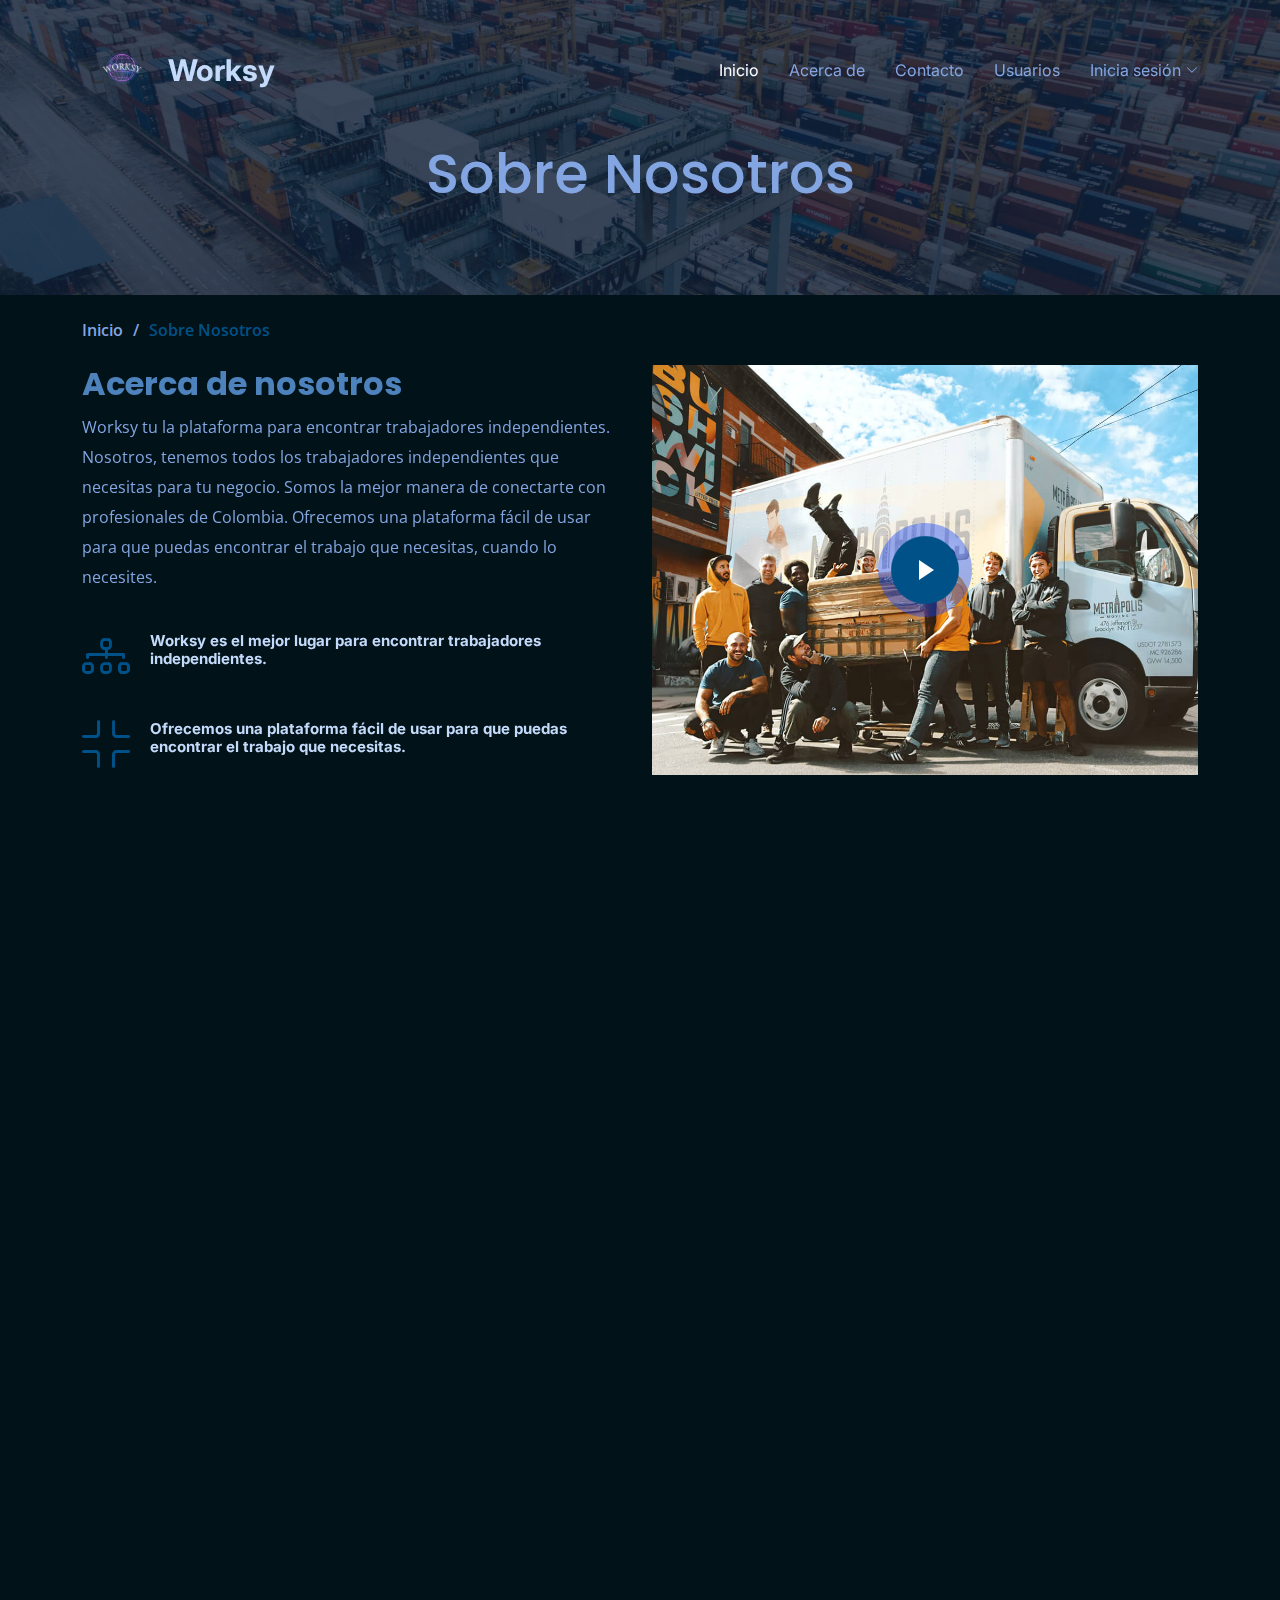
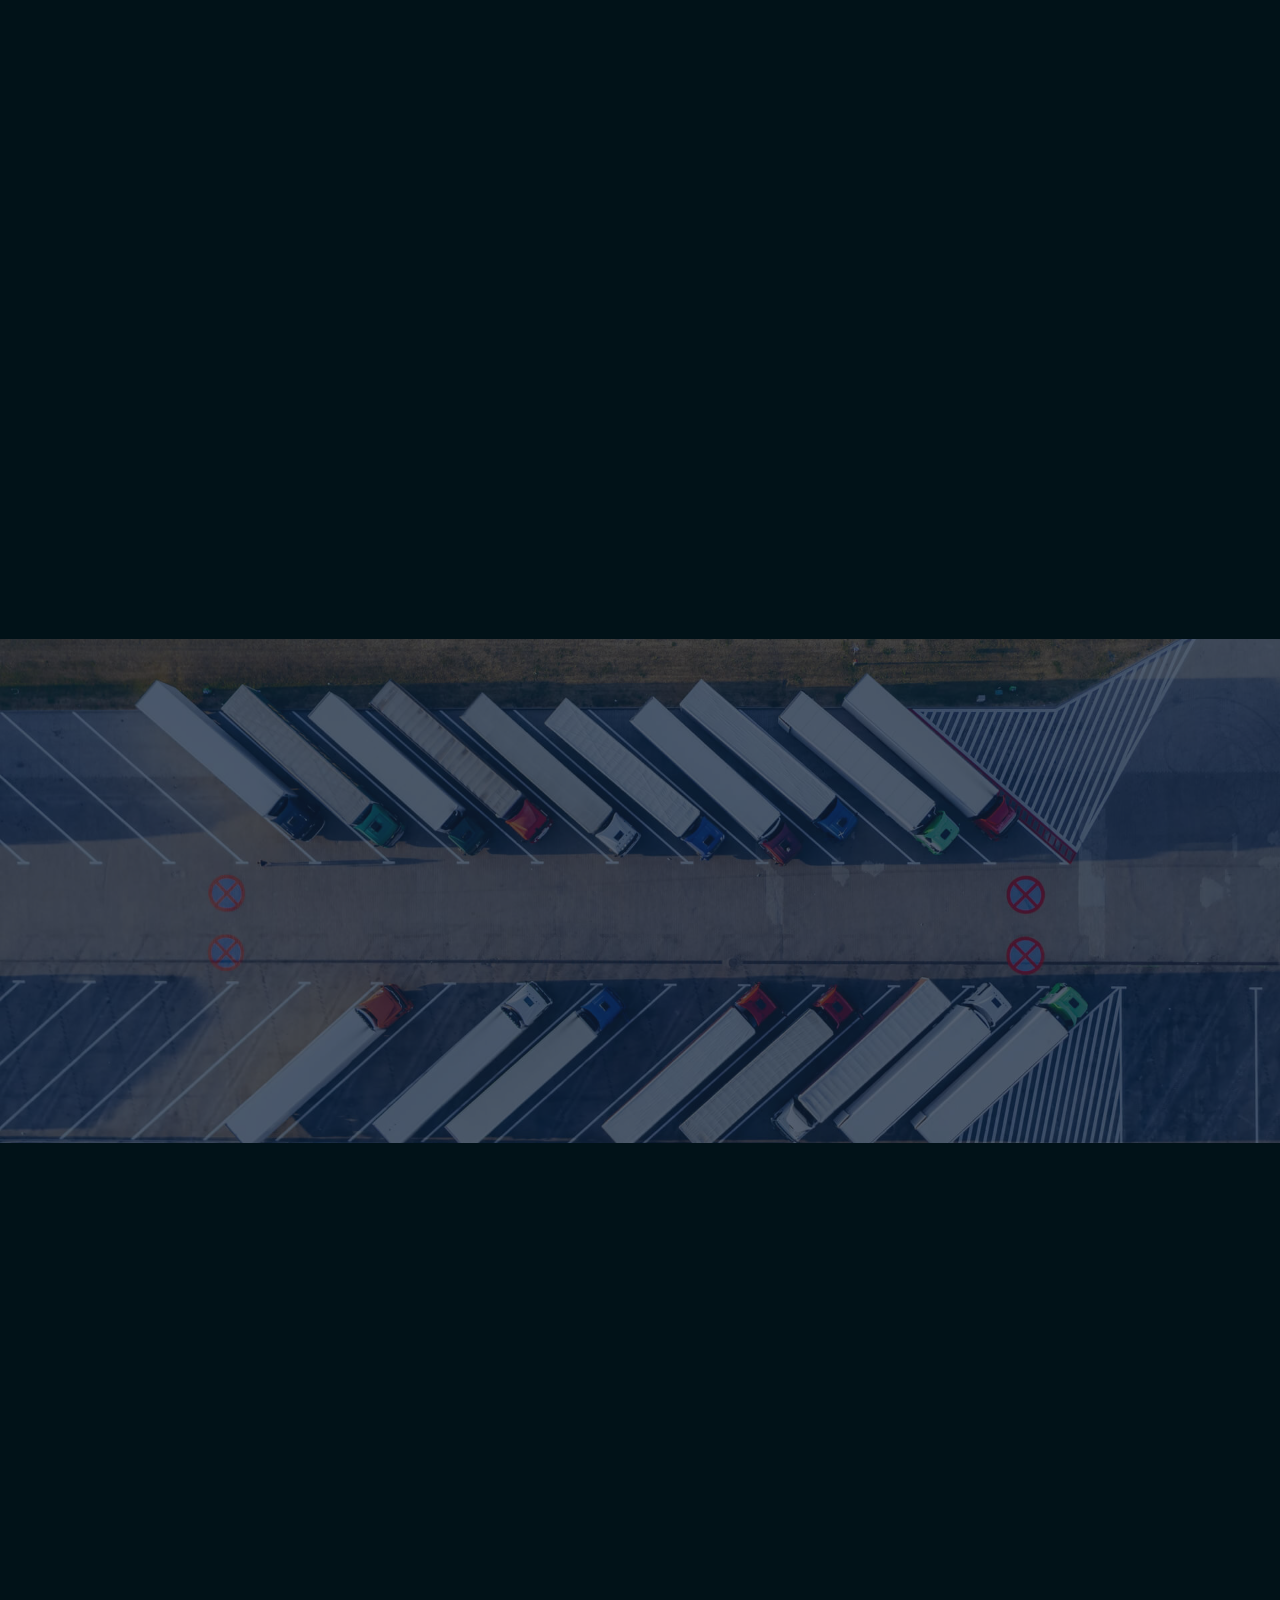
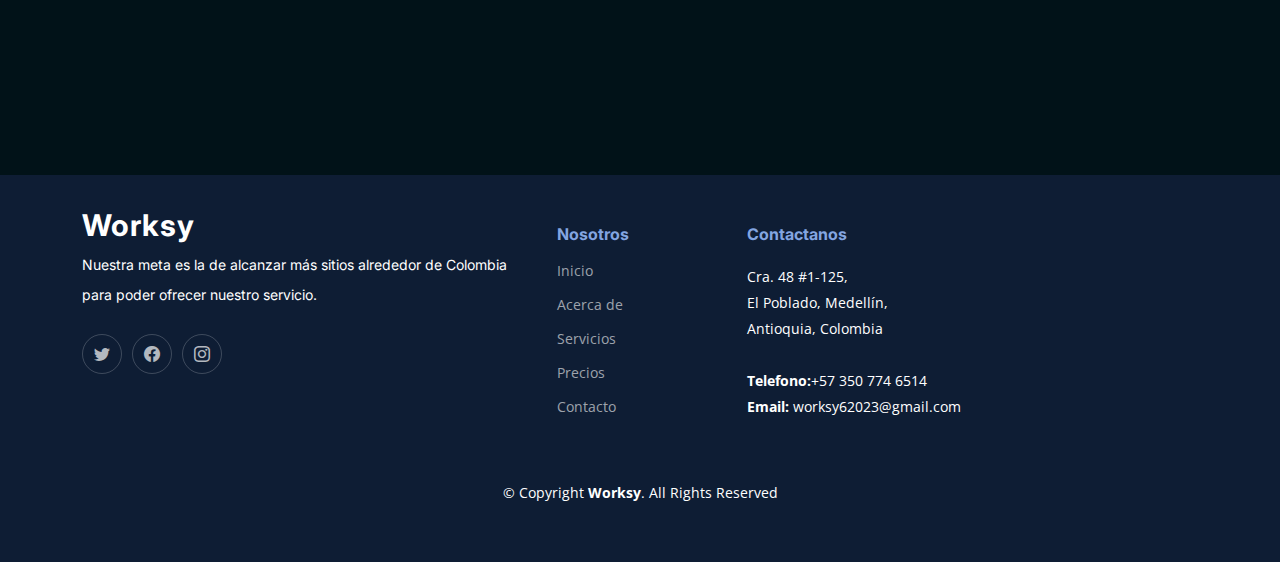
==== commit 74b9ae2e: "Ajustes varios (#2) (#3)" ====
--- a/src/main/resources/static/about.html
+++ b/src/main/resources/static/about.html
@@ -1,4 +1,4 @@
-  <!DOCTYPE html>
+<!DOCTYPE html>
 <html lang="en">
 
 <head>
@@ -41,12 +41,13 @@
 <body>
 
 <!-- ======= Header ======= -->
+<!-- ======= Header ======= -->
 <header id="header" class="header d-flex align-items-center fixed-top">
   <div class="container-fluid container-xl d-flex align-items-center justify-content-between">
 
     <a href="index.html" class="logo d-flex align-items-center">
       <!-- Uncomment the line below if you also wish to use an image logo -->
-      <!-- <img src="assets/img/logo.png" alt=""> -->
+      <img src="assets/img/logos/2.png" alt="">
       <h1>Worksy</h1>
     </a>
 
@@ -54,10 +55,15 @@
     <i class="mobile-nav-toggle mobile-nav-hide d-none bi bi-x"></i>
     <nav id="navbar" class="navbar">
       <ul>
-        <li><a href="index.html">Inicio</a></li>
-        <li><a href="about.html" class="active">Acerca de</a></li>
+        <li><a href="index.html" class="active">Inicio</a></li>
+        <li><a href="about.html">Acerca de</a></li>
         <li><a href="contact.html">Contacto</a></li>
-        <li><a class="get-a-quote" href="login.html">Inicia sesión - Registrate</a></li>
+        <li><a href="users-table.html">Usuarios</a></li>
+        <li class="dropdown"><a href="login.html"><span>Inicia sesión</span> <i class="bi bi-chevron-down dropdown-indicator"></i></a>
+          <ul>
+            <li><a href="login.html#sign-up">Registrate</a></li>
+          </ul>
+        </li>
       </ul>
     </nav><!-- .navbar -->
 
@@ -65,371 +71,371 @@
 </header>
 <!-- End Header -->
 
-  <main id="main">
-
-    <!-- ======= Breadcrumbs ======= -->
-    <div class="breadcrumbs">
-      <div class="page-header d-flex align-items-center" style="background-image: url('assets/img/page-header.jpg');">
-        <div class="container position-relative">
-          <div class="row d-flex justify-content-center">
-            <div class="col-lg-6 text-center">
-              <h2>Sobre Nosotros</h2>
-            </div>
+<main id="main">
+
+  <!-- ======= Breadcrumbs ======= -->
+  <div class="breadcrumbs">
+    <div class="page-header d-flex align-items-center" style="background-image: url('assets/img/page-header.jpg');">
+      <div class="container position-relative">
+        <div class="row d-flex justify-content-center">
+          <div class="col-lg-6 text-center">
+            <h2>Sobre Nosotros</h2>
           </div>
         </div>
       </div>
-      <nav>
-        <div class="container">
-          <ol>
-            <li><a href="index.html">Inicio</a></li>
-            <li style="color: #005187">Sobre Nosotros</li>
-          </ol>
+    </div>
+    <nav>
+      <div class="container">
+        <ol>
+          <li><a href="index.html">Inicio</a></li>
+          <li style="color: #005187">Sobre Nosotros</li>
+        </ol>
+      </div>
+    </nav>
+  </div><!-- End Breadcrumbs -->
+
+  <!-- ======= About Us Section ======= -->
+  <section id="about" class="about pt-0">
+    <div class="container" data-aos="fade-up">
+
+      <div class="row gy-4">
+        <div class="col-lg-6 position-relative align-self-start order-lg-last order-first">
+          <img src="assets/img/about.jpg" class="img-fluid" alt="">
+          <a href="https://www.youtube.com/watch?v=LXb3EKWsInQ" class="glightbox play-btn"></a>
         </div>
-      </nav>
-    </div><!-- End Breadcrumbs -->
-
-    <!-- ======= About Us Section ======= -->
-    <section id="about" class="about pt-0">
-      <div class="container" data-aos="fade-up">
-
-        <div class="row gy-4">
-          <div class="col-lg-6 position-relative align-self-start order-lg-last order-first">
-            <img src="assets/img/about.jpg" class="img-fluid" alt="">
-            <a href="https://www.youtube.com/watch?v=LXb3EKWsInQ" class="glightbox play-btn"></a>
-          </div>
-          <div class="col-lg-6 content order-last  order-lg-first">
-            <h3>Acerca de nosotros</h3>
-            <p>
-              Worksy: la plataforma para encontrar trabajadores independientes.
-              En Worksy, tenemos todos los trabajadores independientes que necesitas para tu negocio. Somos la mejor manera de conectarte con profesionales de Colombia. Ofrecemos una plataforma fácil de usar para que puedas encontrar el trabajo que necesitas, cuando lo necesites.</p>
-            <ul>
-              <li data-aos="fade-up" data-aos-delay="100">
-                <i class="bi bi-diagram-3"></i>
-                <div>
-                  <h5>Worksy es el mejor lugar para encontrar trabajadores independientes.</h5>
-                  <p></p>
+        <div class="col-lg-6 content order-last  order-lg-first">
+          <h3>Acerca de nosotros</h3>
+          <p>
+            Worksy tu la plataforma para encontrar trabajadores independientes.
+            Nosotros, tenemos todos los trabajadores independientes que necesitas para tu negocio. Somos la mejor manera de conectarte con profesionales de Colombia. Ofrecemos una plataforma fácil de usar para que puedas encontrar el trabajo que necesitas, cuando lo necesites.</p>
+          <ul>
+            <li data-aos="fade-up" data-aos-delay="100">
+              <i class="bi bi-diagram-3"></i>
+              <div>
+                <h5>Worksy es el mejor lugar para encontrar trabajadores independientes.</h5>
+                <p></p>
+              </div>
+            </li>
+            <li data-aos="fade-up" data-aos-delay="200">
+              <i class="bi bi-fullscreen-exit"></i>
+              <div>
+                <h5> Ofrecemos una plataforma fácil de usar para que puedas encontrar el trabajo que necesitas.</h5>
+              </div>
+            </li>
+            <li data-aos="fade-up" data-aos-delay="300">
+              <i class="bi bi-broadcast"></i>
+              <div>
+                <h5>Conectamos a trabajadores independientes de todo el mundo con empresas y clientes que necesitan sus servicios.</h5>
+              </div>
+            </li>
+          </ul>
+        </div>
+      </div>
+
+    </div>
+  </section><!-- End About Us Section -->
+
+  <!-- ======= Our Team Section ======= -->
+  <section id="team" class="team pt-0">
+    <div class="container" data-aos="fade-up">
+
+      <div class="section-header">
+        <h2>Equipo</h2>
+
+      </div>
+
+      <div class="row" data-aos="fade-up" data-aos-delay="100">
+
+        <div class="col-lg-4 col-md-6 d-flex">
+          <div class="member">
+            <img src="assets/img/team/yo.jpg" class="img-fluid" alt="">
+            <div class="member-content">
+              <h4>Juan Cardona</h4>
+              <span>Web Development</span>
+              <div class="social">
+                <a href=""><i class="bi bi-twitter"></i></a>
+                <a href="https://www.facebook.com/juancamilo.cardonasanchez.50?mibextid=2JQ9oc"><i class="bi bi-facebook"></i></a>
+                <a href="https://www.instagram.com/juankafut/"><i class="bi bi-instagram"></i></a>
+                <a href=""><i class="bi bi-linkedin"></i></a>
+              </div>
+            </div>
+          </div>
+        </div><!-- End Team Member -->
+
+        <div class="col-lg-4 col-md-6 d-flex">
+          <div class="member">
+            <img src="assets/img/team/sam.jpg" class="img-fluid" alt="">
+            <div class="member-content">
+              <h4>Samuel Serna</h4>
+              <span>Web Development</span>
+              <div class="social">
+                <a href=""><i class="bi bi-twitter"></i></a>
+                <a href=""><i class="bi bi-facebook"></i></a>
+                <a href="https://www.instagram.com/samlsd._/"><i class="bi bi-instagram"></i></a>
+                <a href=""><i class="bi bi-linkedin"></i></a>
+              </div>
+            </div>
+          </div>
+        </div><!-- End Team Member -->
+
+        <div class="col-lg-4 col-md-6 d-flex">
+          <div class="member">
+            <img src="assets/img/team/samuel.jpg" class="img-fluid" alt="">
+            <div class="member-content">
+              <h4>Samuel Cañas</h4>
+              <span>FrontEnd</span>
+              <div class="social">
+                <a href=""><i class="bi bi-twitter"></i></a>
+                <a href=""><i class="bi bi-facebook"></i></a>
+                <a href="https://www.instagram.com/samuu.y/"><i class="bi bi-instagram"></i></a>
+                <a href=""><i class="bi bi-linkedin"></i></a>
+              </div>
+            </div>
+          </div>
+        </div><!-- End Team Member -->
+
+        <div class="col-lg-4 col-md-6 d-flex">
+          <div class="member">
+            <img src="assets/img/team/lopez.jpg" class="img-fluid" alt="">
+            <div class="member-content">
+              <h4>Juan Manuel Lopéz</h4>
+              <span>Web Development</span>
+              <div class="social">
+                <a href=""><i class="bi bi-twitter"></i></a>
+                <a href="https://www.facebook.com/juanmanuel.lopezv.1?mibextid=2JQ9oc"><i class="bi bi-facebook"></i></a>
+                <a href="https://www.instagram.com/lopezvjuan_/"><i class="bi bi-instagram"></i></a>
+                <a href=""><i class="bi bi-linkedin"></i></a>
+              </div>
+            </div>
+          </div>
+        </div><!-- End Team Member -->
+
+        <div class="col-lg-4 col-md-6 d-flex">
+          <div class="member">
+            <img src="assets/img/team/santi.jpg" class="img-fluid" alt="">
+            <div class="member-content">
+              <h4>Santiago Grajales</h4>
+              <span>Web Development</span>
+              <div class="social">
+                <a href=""><i class="bi bi-twitter"></i></a>
+                <a href=""><i class="bi bi-facebook"></i></a>
+                <a href=""><i class="bi bi-instagram"></i></a>
+                <a href=""><i class="bi bi-linkedin"></i></a>
+              </div>
+            </div>
+          </div>
+        </div><!-- End Team Member -->
+
+        <div class="col-lg-4 col-md-6 d-flex">
+          <div class="member">
+            <img src="assets/img/team/amy.jpg" class="img-fluid" alt="">
+            <div class="member-content">
+              <h4>Amy Oropeza</h4>
+              <span>FrontEnd</span>
+              <div class="social">
+                <a href=""><i class="bi bi-twitter"></i></a>
+                <a href=""><i class="bi bi-facebook"></i></a>
+                <a href=""><i class="bi bi-instagram"></i></a>
+                <a href=""><i class="bi bi-linkedin"></i></a>
+              </div>
+            </div>
+          </div>
+        </div><!-- End Team Member -->
+
+      </div>
+
+    </div>
+  </section><!-- End Our Team Section -->
+
+  <!-- ======= Testimonials Section ======= -->
+  <section id="testimonials" class="testimonials">
+    <div class="container">
+
+      <div class="slides-1 swiper" data-aos="fade-up">
+        <div class="swiper-wrapper">
+
+          <div class="swiper-slide">
+            <div class="testimonial-item">
+              <img src="assets/img/testimonials/testimonials-1.jpg" class="testimonial-img" alt="">
+              <h3>Saul Goodman</h3>
+              <h4>Ceo &amp; Founder</h4>
+              <div class="stars">
+                <i class="bi bi-star-fill"></i><i class="bi bi-star-fill"></i><i class="bi bi-star-fill"></i><i class="bi bi-star-fill"></i><i class="bi bi-star-fill"></i>
+              </div>
+              <p>
+                <i class="bi bi-quote quote-icon-left"></i>
+                Proin iaculis purus consequat sem cure digni ssim donec porttitora entum suscipit rhoncus. Accusantium quam, ultricies eget id, aliquam eget nibh et. Maecen aliquam, risus at semper.
+                <i class="bi bi-quote quote-icon-right"></i>
+              </p>
+            </div>
+          </div><!-- End testimonial item -->
+
+          <div class="swiper-slide">
+            <div class="testimonial-item">
+              <img src="assets/img/testimonials/testimonials-2.jpg" class="testimonial-img" alt="">
+              <h3>Sara Wilsson</h3>
+              <h4>Designer</h4>
+              <div class="stars">
+                <i class="bi bi-star-fill"></i><i class="bi bi-star-fill"></i><i class="bi bi-star-fill"></i><i class="bi bi-star-fill"></i><i class="bi bi-star-fill"></i>
+              </div>
+              <p>
+                <i class="bi bi-quote quote-icon-left"></i>
+                Export tempor illum tamen malis malis eram quae irure esse labore quem cillum quid cillum eram malis quorum velit fore eram velit sunt aliqua noster fugiat irure amet legam anim culpa.
+                <i class="bi bi-quote quote-icon-right"></i>
+              </p>
+            </div>
+          </div><!-- End testimonial item -->
+
+          <div class="swiper-slide">
+            <div class="testimonial-item">
+              <img src="assets/img/testimonials/testimonials-3.jpg" class="testimonial-img" alt="">
+              <h3>Jena Karlis</h3>
+              <h4>Store Owner</h4>
+              <div class="stars">
+                <i class="bi bi-star-fill"></i><i class="bi bi-star-fill"></i><i class="bi bi-star-fill"></i><i class="bi bi-star-fill"></i><i class="bi bi-star-fill"></i>
+              </div>
+              <p>
+                <i class="bi bi-quote quote-icon-left"></i>
+                Enim nisi quem export duis labore cillum quae magna enim sint quorum nulla quem veniam duis minim tempor labore quem eram duis noster aute amet eram fore quis sint minim.
+                <i class="bi bi-quote quote-icon-right"></i>
+              </p>
+            </div>
+          </div><!-- End testimonial item -->
+
+          <div class="swiper-slide">
+            <div class="testimonial-item">
+              <img src="assets/img/testimonials/testimonials-4.jpg" class="testimonial-img" alt="">
+              <h3>Matt Brandon</h3>
+              <h4>Freelancer</h4>
+              <div class="stars">
+                <i class="bi bi-star-fill"></i><i class="bi bi-star-fill"></i><i class="bi bi-star-fill"></i><i class="bi bi-star-fill"></i><i class="bi bi-star-fill"></i>
+              </div>
+              <p>
+                <i class="bi bi-quote quote-icon-left"></i>
+                Fugiat enim eram quae cillum dolore dolor amet nulla culpa multos export minim fugiat minim velit minim dolor enim duis veniam ipsum anim magna sunt elit fore quem dolore labore illum veniam.
+                <i class="bi bi-quote quote-icon-right"></i>
+              </p>
+            </div>
+          </div><!-- End testimonial item -->
+
+          <div class="swiper-slide">
+            <div class="testimonial-item">
+              <img src="assets/img/testimonials/testimonials-5.jpg" class="testimonial-img" alt="">
+              <h3>John Larson</h3>
+              <h4>Entrepreneur</h4>
+              <div class="stars">
+                <i class="bi bi-star-fill"></i><i class="bi bi-star-fill"></i><i class="bi bi-star-fill"></i><i class="bi bi-star-fill"></i><i class="bi bi-star-fill"></i>
+              </div>
+              <p>
+                <i class="bi bi-quote quote-icon-left"></i>
+                Quis quorum aliqua sint quem legam fore sunt eram irure aliqua veniam tempor noster veniam enim culpa labore duis sunt culpa nulla illum cillum fugiat legam esse veniam culpa fore nisi cillum quid.
+                <i class="bi bi-quote quote-icon-right"></i>
+              </p>
+            </div>
+          </div><!-- End testimonial item -->
+
+        </div>
+        <div class="swiper-pagination"></div>
+      </div>
+
+    </div>
+  </section><!-- End Testimonials Section -->
+
+  <!-- ======= Frequently Asked Questions Section ======= -->
+  <section id="faq" class="faq">
+    <div class="container" data-aos="fade-up">
+
+      <div class="section-header">
+        <span>Frequently Asked Questions</span>
+        <h2>Frequently Asked Questions</h2>
+
+      </div>
+
+      <div class="row justify-content-center" data-aos="fade-up" data-aos-delay="200">
+        <div class="col-lg-10">
+
+          <div class="accordion accordion-flush" id="faqlist">
+
+            <div class="accordion-item">
+              <h3 class="accordion-header">
+                <button class="accordion-button collapsed" type="button" data-bs-toggle="collapse" data-bs-target="#faq-content-1">
+                  <i class="bi bi-question-circle question-icon"></i>
+                  Non consectetur a erat nam at lectus urna duis?
+                </button>
+              </h3>
+              <div id="faq-content-1" class="accordion-collapse collapse" data-bs-parent="#faqlist">
+                <div class="accordion-body">
+                  Feugiat pretium nibh ipsum consequat. Tempus iaculis urna id volutpat lacus laoreet non curabitur gravida. Venenatis lectus magna fringilla urna porttitor rhoncus dolor purus non.
                 </div>
-              </li>
-              <li data-aos="fade-up" data-aos-delay="200">
-                <i class="bi bi-fullscreen-exit"></i>
-                <div>
-                  <h5> Ofrecemos una plataforma fácil de usar para que puedas encontrar el trabajo que necesitas.</h5>
+              </div>
+            </div><!-- # Faq item-->
+
+            <div class="accordion-item">
+              <h3 class="accordion-header">
+                <button class="accordion-button collapsed" type="button" data-bs-toggle="collapse" data-bs-target="#faq-content-2">
+                  <i class="bi bi-question-circle question-icon"></i>
+                  Feugiat scelerisque varius morbi enim nunc faucibus a pellentesque?
+                </button>
+              </h3>
+              <div id="faq-content-2" class="accordion-collapse collapse" data-bs-parent="#faqlist">
+                <div class="accordion-body">
+                  Dolor sit amet consectetur adipiscing elit pellentesque habitant morbi. Id interdum velit laoreet id donec ultrices. Fringilla phasellus faucibus scelerisque eleifend donec pretium. Est pellentesque elit ullamcorper dignissim. Mauris ultrices eros in cursus turpis massa tincidunt dui.
                 </div>
-              </li>
-              <li data-aos="fade-up" data-aos-delay="300">
-                <i class="bi bi-broadcast"></i>
-                <div>
-                  <h5>Conectamos a trabajadores independientes de todo el mundo con empresas y clientes que necesitan sus servicios.</h5>
+              </div>
+            </div><!-- # Faq item-->
+
+            <div class="accordion-item">
+              <h3 class="accordion-header">
+                <button class="accordion-button collapsed" type="button" data-bs-toggle="collapse" data-bs-target="#faq-content-3">
+                  <i class="bi bi-question-circle question-icon"></i>
+                  Dolor sit amet consectetur adipiscing elit pellentesque habitant morbi?
+                </button>
+              </h3>
+              <div id="faq-content-3" class="accordion-collapse collapse" data-bs-parent="#faqlist">
+                <div class="accordion-body">
+                  Eleifend mi in nulla posuere sollicitudin aliquam ultrices sagittis orci. Faucibus pulvinar elementum integer enim. Sem nulla pharetra diam sit amet nisl suscipit. Rutrum tellus pellentesque eu tincidunt. Lectus urna duis convallis convallis tellus. Urna molestie at elementum eu facilisis sed odio morbi quis
                 </div>
-              </li>
-            </ul>
-          </div>
+              </div>
+            </div><!-- # Faq item-->
+
+            <div class="accordion-item">
+              <h3 class="accordion-header">
+                <button class="accordion-button collapsed" type="button" data-bs-toggle="collapse" data-bs-target="#faq-content-4">
+                  <i class="bi bi-question-circle question-icon"></i>
+                  Ac odio tempor orci dapibus. Aliquam eleifend mi in nulla?
+                </button>
+              </h3>
+              <div id="faq-content-4" class="accordion-collapse collapse" data-bs-parent="#faqlist">
+                <div class="accordion-body">
+                  <i class="bi bi-question-circle question-icon"></i>
+                  Dolor sit amet consectetur adipiscing elit pellentesque habitant morbi. Id interdum velit laoreet id donec ultrices. Fringilla phasellus faucibus scelerisque eleifend donec pretium. Est pellentesque elit ullamcorper dignissim. Mauris ultrices eros in cursus turpis massa tincidunt dui.
+                </div>
+              </div>
+            </div><!-- # Faq item-->
+
+            <div class="accordion-item">
+              <h3 class="accordion-header">
+                <button class="accordion-button collapsed" type="button" data-bs-toggle="collapse" data-bs-target="#faq-content-5">
+                  <i class="bi bi-question-circle question-icon"></i>
+                  Tempus quam pellentesque nec nam aliquam sem et tortor consequat?
+                </button>
+              </h3>
+              <div id="faq-content-5" class="accordion-collapse collapse" data-bs-parent="#faqlist">
+                <div class="accordion-body">
+                  Molestie a iaculis at erat pellentesque adipiscing commodo. Dignissim suspendisse in est ante in. Nunc vel risus commodo viverra maecenas accumsan. Sit amet nisl suscipit adipiscing bibendum est. Purus gravida quis blandit turpis cursus in
+                </div>
+              </div>
+            </div><!-- # Faq item-->
+
+          </div>
+
         </div>
-
-      </div>
-    </section><!-- End About Us Section -->
-
-    <!-- ======= Our Team Section ======= -->
-    <section id="team" class="team pt-0">
-      <div class="container" data-aos="fade-up">
-
-        <div class="section-header">
-          <h2>Equipo</h2>
-
-        </div>
-
-        <div class="row" data-aos="fade-up" data-aos-delay="100">
-
-          <div class="col-lg-4 col-md-6 d-flex">
-            <div class="member">
-              <img src="assets/img/team/yo.jpg" class="img-fluid" alt="">
-              <div class="member-content">
-                <h4>Juan Cardona</h4>
-                <span>Web Development</span>
-                <div class="social">
-                  <a href=""><i class="bi bi-twitter"></i></a>
-                  <a href=""><i class="bi bi-facebook"></i></a>
-                  <a href=""><i class="bi bi-instagram"></i></a>
-                  <a href=""><i class="bi bi-linkedin"></i></a>
-                </div>
-              </div>
-            </div>
-          </div><!-- End Team Member -->
-
-          <div class="col-lg-4 col-md-6 d-flex">
-            <div class="member">
-              <img src="assets/img/team/sam.jpg" class="img-fluid" alt="">
-              <div class="member-content">
-                <h4>Samuel Serna</h4>
-                <span>Web Development</span>
-                <div class="social">
-                  <a href=""><i class="bi bi-twitter"></i></a>
-                  <a href=""><i class="bi bi-facebook"></i></a>
-                  <a href=""><i class="bi bi-instagram"></i></a>
-                  <a href=""><i class="bi bi-linkedin"></i></a>
-                </div>
-              </div>
-            </div>
-          </div><!-- End Team Member -->
-
-          <div class="col-lg-4 col-md-6 d-flex">
-            <div class="member">
-              <img src="assets/img/team/samuel.jpg" class="img-fluid" alt="">
-              <div class="member-content">
-                <h4>Samuel Cañas</h4>
-                <span>FrontEnd</span>
-                <div class="social">
-                  <a href=""><i class="bi bi-twitter"></i></a>
-                  <a href=""><i class="bi bi-facebook"></i></a>
-                  <a href=""><i class="bi bi-instagram"></i></a>
-                  <a href=""><i class="bi bi-linkedin"></i></a>
-                </div>
-              </div>
-            </div>
-          </div><!-- End Team Member -->
-
-          <div class="col-lg-4 col-md-6 d-flex">
-            <div class="member">
-              <img src="assets/img/team/lopez.jpg" class="img-fluid" alt="">
-              <div class="member-content">
-                <h4>Juan Manuel Lopéz</h4>
-                <span>Web Development</span>
-                <div class="social">
-                  <a href=""><i class="bi bi-twitter"></i></a>
-                  <a href=""><i class="bi bi-facebook"></i></a>
-                  <a href=""><i class="bi bi-instagram"></i></a>
-                  <a href=""><i class="bi bi-linkedin"></i></a>
-                </div>
-              </div>
-            </div>
-          </div><!-- End Team Member -->
-
-          <div class="col-lg-4 col-md-6 d-flex">
-            <div class="member">
-              <img src="assets/img/team/santi.jpg" class="img-fluid" alt="">
-              <div class="member-content">
-                <h4>Santiago Grajales</h4>
-                <span>Web Development</span>
-                <div class="social">
-                  <a href=""><i class="bi bi-twitter"></i></a>
-                  <a href=""><i class="bi bi-facebook"></i></a>
-                  <a href=""><i class="bi bi-instagram"></i></a>
-                  <a href=""><i class="bi bi-linkedin"></i></a>
-                </div>
-              </div>
-            </div>
-          </div><!-- End Team Member -->
-
-          <div class="col-lg-4 col-md-6 d-flex">
-            <div class="member">
-              <img src="assets/img/team/amy.jpg" class="img-fluid" alt="">
-              <div class="member-content">
-                <h4>Amy Oropeza</h4>
-                <span>FrontEnd</span>
-                <div class="social">
-                  <a href=""><i class="bi bi-twitter"></i></a>
-                  <a href=""><i class="bi bi-facebook"></i></a>
-                  <a href=""><i class="bi bi-instagram"></i></a>
-                  <a href=""><i class="bi bi-linkedin"></i></a>
-                </div>
-              </div>
-            </div>
-          </div><!-- End Team Member -->
-
-        </div>
-
-      </div>
-    </section><!-- End Our Team Section -->
-
-    <!-- ======= Testimonials Section ======= -->
-    <section id="testimonials" class="testimonials">
-      <div class="container">
-
-        <div class="slides-1 swiper" data-aos="fade-up">
-          <div class="swiper-wrapper">
-
-            <div class="swiper-slide">
-              <div class="testimonial-item">
-                <img src="assets/img/testimonials/testimonials-1.jpg" class="testimonial-img" alt="">
-                <h3>Saul Goodman</h3>
-                <h4>Ceo &amp; Founder</h4>
-                <div class="stars">
-                  <i class="bi bi-star-fill"></i><i class="bi bi-star-fill"></i><i class="bi bi-star-fill"></i><i class="bi bi-star-fill"></i><i class="bi bi-star-fill"></i>
-                </div>
-                <p>
-                  <i class="bi bi-quote quote-icon-left"></i>
-                  Proin iaculis purus consequat sem cure digni ssim donec porttitora entum suscipit rhoncus. Accusantium quam, ultricies eget id, aliquam eget nibh et. Maecen aliquam, risus at semper.
-                  <i class="bi bi-quote quote-icon-right"></i>
-                </p>
-              </div>
-            </div><!-- End testimonial item -->
-
-            <div class="swiper-slide">
-              <div class="testimonial-item">
-                <img src="assets/img/testimonials/testimonials-2.jpg" class="testimonial-img" alt="">
-                <h3>Sara Wilsson</h3>
-                <h4>Designer</h4>
-                <div class="stars">
-                  <i class="bi bi-star-fill"></i><i class="bi bi-star-fill"></i><i class="bi bi-star-fill"></i><i class="bi bi-star-fill"></i><i class="bi bi-star-fill"></i>
-                </div>
-                <p>
-                  <i class="bi bi-quote quote-icon-left"></i>
-                  Export tempor illum tamen malis malis eram quae irure esse labore quem cillum quid cillum eram malis quorum velit fore eram velit sunt aliqua noster fugiat irure amet legam anim culpa.
-                  <i class="bi bi-quote quote-icon-right"></i>
-                </p>
-              </div>
-            </div><!-- End testimonial item -->
-
-            <div class="swiper-slide">
-              <div class="testimonial-item">
-                <img src="assets/img/testimonials/testimonials-3.jpg" class="testimonial-img" alt="">
-                <h3>Jena Karlis</h3>
-                <h4>Store Owner</h4>
-                <div class="stars">
-                  <i class="bi bi-star-fill"></i><i class="bi bi-star-fill"></i><i class="bi bi-star-fill"></i><i class="bi bi-star-fill"></i><i class="bi bi-star-fill"></i>
-                </div>
-                <p>
-                  <i class="bi bi-quote quote-icon-left"></i>
-                  Enim nisi quem export duis labore cillum quae magna enim sint quorum nulla quem veniam duis minim tempor labore quem eram duis noster aute amet eram fore quis sint minim.
-                  <i class="bi bi-quote quote-icon-right"></i>
-                </p>
-              </div>
-            </div><!-- End testimonial item -->
-
-            <div class="swiper-slide">
-              <div class="testimonial-item">
-                <img src="assets/img/testimonials/testimonials-4.jpg" class="testimonial-img" alt="">
-                <h3>Matt Brandon</h3>
-                <h4>Freelancer</h4>
-                <div class="stars">
-                  <i class="bi bi-star-fill"></i><i class="bi bi-star-fill"></i><i class="bi bi-star-fill"></i><i class="bi bi-star-fill"></i><i class="bi bi-star-fill"></i>
-                </div>
-                <p>
-                  <i class="bi bi-quote quote-icon-left"></i>
-                  Fugiat enim eram quae cillum dolore dolor amet nulla culpa multos export minim fugiat minim velit minim dolor enim duis veniam ipsum anim magna sunt elit fore quem dolore labore illum veniam.
-                  <i class="bi bi-quote quote-icon-right"></i>
-                </p>
-              </div>
-            </div><!-- End testimonial item -->
-
-            <div class="swiper-slide">
-              <div class="testimonial-item">
-                <img src="assets/img/testimonials/testimonials-5.jpg" class="testimonial-img" alt="">
-                <h3>John Larson</h3>
-                <h4>Entrepreneur</h4>
-                <div class="stars">
-                  <i class="bi bi-star-fill"></i><i class="bi bi-star-fill"></i><i class="bi bi-star-fill"></i><i class="bi bi-star-fill"></i><i class="bi bi-star-fill"></i>
-                </div>
-                <p>
-                  <i class="bi bi-quote quote-icon-left"></i>
-                  Quis quorum aliqua sint quem legam fore sunt eram irure aliqua veniam tempor noster veniam enim culpa labore duis sunt culpa nulla illum cillum fugiat legam esse veniam culpa fore nisi cillum quid.
-                  <i class="bi bi-quote quote-icon-right"></i>
-                </p>
-              </div>
-            </div><!-- End testimonial item -->
-
-          </div>
-          <div class="swiper-pagination"></div>
-        </div>
-
-      </div>
-    </section><!-- End Testimonials Section -->
-
-    <!-- ======= Frequently Asked Questions Section ======= -->
-    <section id="faq" class="faq">
-      <div class="container" data-aos="fade-up">
-
-        <div class="section-header">
-          <span>Frequently Asked Questions</span>
-          <h2>Frequently Asked Questions</h2>
-
-        </div>
-
-        <div class="row justify-content-center" data-aos="fade-up" data-aos-delay="200">
-          <div class="col-lg-10">
-
-            <div class="accordion accordion-flush" id="faqlist">
-
-              <div class="accordion-item">
-                <h3 class="accordion-header">
-                  <button class="accordion-button collapsed" type="button" data-bs-toggle="collapse" data-bs-target="#faq-content-1">
-                    <i class="bi bi-question-circle question-icon"></i>
-                    Non consectetur a erat nam at lectus urna duis?
-                  </button>
-                </h3>
-                <div id="faq-content-1" class="accordion-collapse collapse" data-bs-parent="#faqlist">
-                  <div class="accordion-body">
-                    Feugiat pretium nibh ipsum consequat. Tempus iaculis urna id volutpat lacus laoreet non curabitur gravida. Venenatis lectus magna fringilla urna porttitor rhoncus dolor purus non.
-                  </div>
-                </div>
-              </div><!-- # Faq item-->
-
-              <div class="accordion-item">
-                <h3 class="accordion-header">
-                  <button class="accordion-button collapsed" type="button" data-bs-toggle="collapse" data-bs-target="#faq-content-2">
-                    <i class="bi bi-question-circle question-icon"></i>
-                    Feugiat scelerisque varius morbi enim nunc faucibus a pellentesque?
-                  </button>
-                </h3>
-                <div id="faq-content-2" class="accordion-collapse collapse" data-bs-parent="#faqlist">
-                  <div class="accordion-body">
-                    Dolor sit amet consectetur adipiscing elit pellentesque habitant morbi. Id interdum velit laoreet id donec ultrices. Fringilla phasellus faucibus scelerisque eleifend donec pretium. Est pellentesque elit ullamcorper dignissim. Mauris ultrices eros in cursus turpis massa tincidunt dui.
-                  </div>
-                </div>
-              </div><!-- # Faq item-->
-
-              <div class="accordion-item">
-                <h3 class="accordion-header">
-                  <button class="accordion-button collapsed" type="button" data-bs-toggle="collapse" data-bs-target="#faq-content-3">
-                    <i class="bi bi-question-circle question-icon"></i>
-                    Dolor sit amet consectetur adipiscing elit pellentesque habitant morbi?
-                  </button>
-                </h3>
-                <div id="faq-content-3" class="accordion-collapse collapse" data-bs-parent="#faqlist">
-                  <div class="accordion-body">
-                    Eleifend mi in nulla posuere sollicitudin aliquam ultrices sagittis orci. Faucibus pulvinar elementum integer enim. Sem nulla pharetra diam sit amet nisl suscipit. Rutrum tellus pellentesque eu tincidunt. Lectus urna duis convallis convallis tellus. Urna molestie at elementum eu facilisis sed odio morbi quis
-                  </div>
-                </div>
-              </div><!-- # Faq item-->
-
-              <div class="accordion-item">
-                <h3 class="accordion-header">
-                  <button class="accordion-button collapsed" type="button" data-bs-toggle="collapse" data-bs-target="#faq-content-4">
-                    <i class="bi bi-question-circle question-icon"></i>
-                    Ac odio tempor orci dapibus. Aliquam eleifend mi in nulla?
-                  </button>
-                </h3>
-                <div id="faq-content-4" class="accordion-collapse collapse" data-bs-parent="#faqlist">
-                  <div class="accordion-body">
-                    <i class="bi bi-question-circle question-icon"></i>
-                    Dolor sit amet consectetur adipiscing elit pellentesque habitant morbi. Id interdum velit laoreet id donec ultrices. Fringilla phasellus faucibus scelerisque eleifend donec pretium. Est pellentesque elit ullamcorper dignissim. Mauris ultrices eros in cursus turpis massa tincidunt dui.
-                  </div>
-                </div>
-              </div><!-- # Faq item-->
-
-              <div class="accordion-item">
-                <h3 class="accordion-header">
-                  <button class="accordion-button collapsed" type="button" data-bs-toggle="collapse" data-bs-target="#faq-content-5">
-                    <i class="bi bi-question-circle question-icon"></i>
-                    Tempus quam pellentesque nec nam aliquam sem et tortor consequat?
-                  </button>
-                </h3>
-                <div id="faq-content-5" class="accordion-collapse collapse" data-bs-parent="#faqlist">
-                  <div class="accordion-body">
-                    Molestie a iaculis at erat pellentesque adipiscing commodo. Dignissim suspendisse in est ante in. Nunc vel risus commodo viverra maecenas accumsan. Sit amet nisl suscipit adipiscing bibendum est. Purus gravida quis blandit turpis cursus in
-                  </div>
-                </div>
-              </div><!-- # Faq item-->
-
-            </div>
-
-          </div>
-        </div>
-
-      </div>
-    </section><!-- End Frequently Asked Questions Section -->
-
-  </main><!-- End #main -->
+      </div>
+
+    </div>
+  </section><!-- End Frequently Asked Questions Section -->
+
+</main><!-- End #main -->
 
 <!-- ======= Footer ======= -->
 <footer id="footer" class="footer">
@@ -443,9 +449,8 @@
         <p>Nuestra meta es la de alcanzar más sitios alrededor de Colombia para poder ofrecer nuestro servicio.</p>
         <div class="social-links d-flex mt-4">
           <a href="#" class="twitter"><i class="bi bi-twitter"></i></a>
-          <a href="#" class="facebook"><i class="bi bi-facebook"></i></a>
-          <a href="#" class="instagram"><i class="bi bi-instagram"></i></a>
-          <a href="#" class="linkedin"><i class="bi bi-linkedin"></i></a>
+          <a href="https://www.facebook.com/profile.php?id=61550283416870&mibextid=2JQ9oc" class="facebook"><i class="bi bi-facebook"></i></a>
+          <a href="https://www.instagram.com/worksy_6/" class="instagram"><i class="bi bi-instagram"></i></a>
         </div>
       </div>
 
@@ -467,7 +472,7 @@
           El Poblado, Medellín,<br>
           Antioquia, Colombia <br><br>
           <strong>Telefono:</strong>+57 350 774 6514<br>
-          <strong>Email:</strong> worksyinem@gmail.com<br>
+          <strong>Email:</strong> worksy62023@gmail.com<br>
         </p>
       </div>
 
@@ -489,20 +494,20 @@
 </footer><!-- End Footer -->
 <!-- End Footer -->
 
-  <a href="#" class="scroll-top d-flex align-items-center justify-content-center"><i class="bi bi-arrow-up-short"></i></a>
-
-  <div id="preloader"></div>
-
-  <!-- Vendor JS Files -->
-  <script src="assets/vendor/bootstrap/js/bootstrap.bundle.min.js"></script>
-  <script src="assets/vendor/purecounter/purecounter_vanilla.js"></script>
-  <script src="assets/vendor/glightbox/js/glightbox.min.js"></script>
-  <script src="assets/vendor/swiper/swiper-bundle.min.js"></script>
-  <script src="assets/vendor/aos/aos.js"></script>
-  <script src="assets/vendor/php-email-form/validate.js"></script>
-
-  <!-- Template Main JS File -->
-  <script src="assets/js/main.js"></script>
+<a href="#" class="scroll-top d-flex align-items-center justify-content-center"><i class="bi bi-arrow-up-short"></i></a>
+
+<div id="preloader"></div>
+
+<!-- Vendor JS Files -->
+<script src="assets/vendor/bootstrap/js/bootstrap.bundle.min.js"></script>
+<script src="assets/vendor/purecounter/purecounter_vanilla.js"></script>
+<script src="assets/vendor/glightbox/js/glightbox.min.js"></script>
+<script src="assets/vendor/swiper/swiper-bundle.min.js"></script>
+<script src="assets/vendor/aos/aos.js"></script>
+<script src="assets/vendor/php-email-form/validate.js"></script>
+
+<!-- Template Main JS File -->
+<script src="assets/js/main.js"></script>
 
 </body>
 
--- a/src/main/resources/static/assets/css/main.css
+++ b/src/main/resources/static/assets/css/main.css
@@ -129,7 +129,6 @@
     font-size: 38px;
   }
 }
-
 /*--------------------------------------------------------------
 # Breadcrumbs
 --------------------------------------------------------------*/
@@ -695,9 +694,7 @@
   height: 120px;
   animation-delay: 0s;
   animation: pulsate-btn 2s;
-  animation-direction: forwards;
   animation-iteration-count: infinite;
-  animation-timing-function: steps;
   opacity: 1;
   border-radius: 50%;
   border: 5px solid rgba(13, 66, 255, 0.7);
@@ -786,7 +783,6 @@
 
 .services .card a {
   color: #001973;
-  transition: 0.3;
 }
 
 .services .card a:hover {
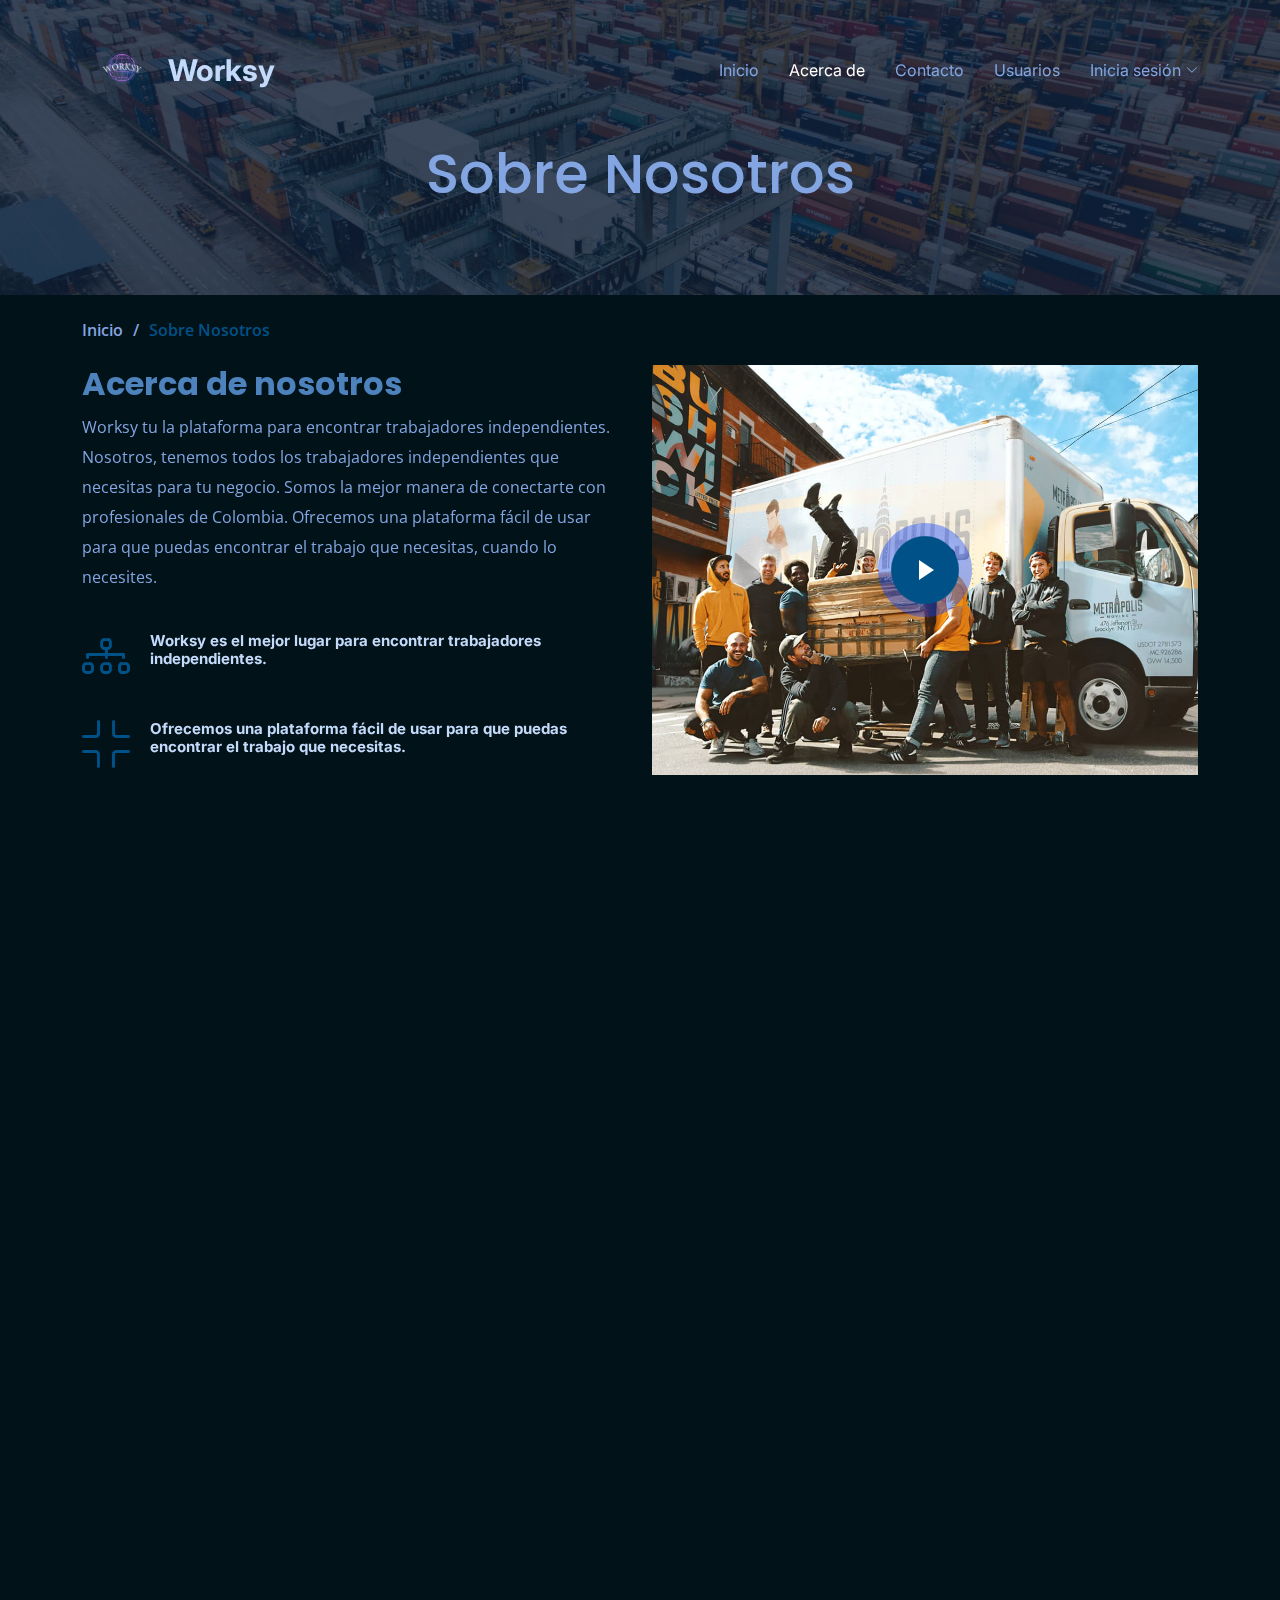
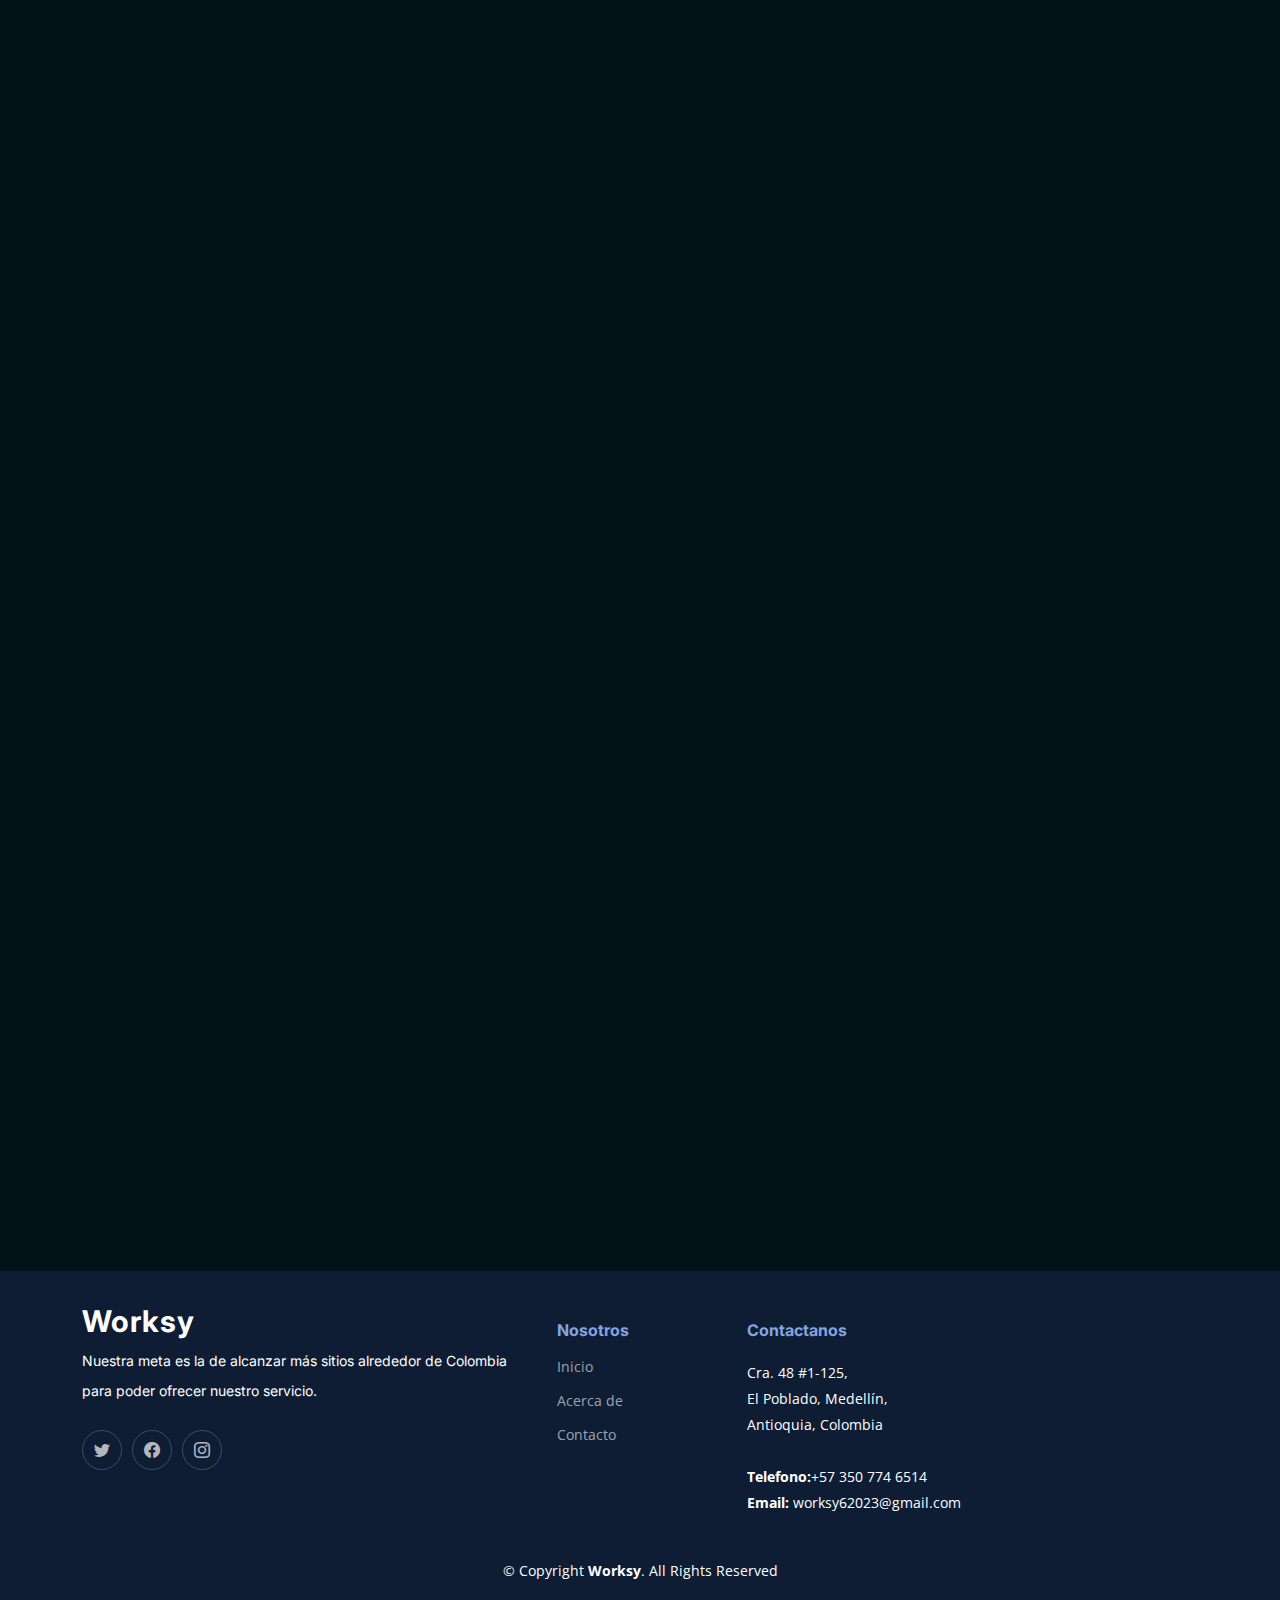
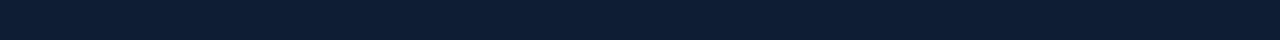
==== commit 8c311ef1: "Release/1.1.0 (#9)" ====
--- a/src/main/resources/static/about.html
+++ b/src/main/resources/static/about.html
@@ -55,8 +55,8 @@
     <i class="mobile-nav-toggle mobile-nav-hide d-none bi bi-x"></i>
     <nav id="navbar" class="navbar">
       <ul>
-        <li><a href="index.html" class="active">Inicio</a></li>
-        <li><a href="about.html">Acerca de</a></li>
+        <li><a href="index.html">Inicio</a></li>
+        <li><a href="about.html" class="active" >Acerca de</a></li>
         <li><a href="contact.html">Contacto</a></li>
         <li><a href="users-table.html">Usuarios</a></li>
         <li class="dropdown"><a href="login.html"><span>Inicia sesión</span> <i class="bi bi-chevron-down dropdown-indicator"></i></a>
@@ -247,100 +247,6 @@
     </div>
   </section><!-- End Our Team Section -->
 
-  <!-- ======= Testimonials Section ======= -->
-  <section id="testimonials" class="testimonials">
-    <div class="container">
-
-      <div class="slides-1 swiper" data-aos="fade-up">
-        <div class="swiper-wrapper">
-
-          <div class="swiper-slide">
-            <div class="testimonial-item">
-              <img src="assets/img/testimonials/testimonials-1.jpg" class="testimonial-img" alt="">
-              <h3>Saul Goodman</h3>
-              <h4>Ceo &amp; Founder</h4>
-              <div class="stars">
-                <i class="bi bi-star-fill"></i><i class="bi bi-star-fill"></i><i class="bi bi-star-fill"></i><i class="bi bi-star-fill"></i><i class="bi bi-star-fill"></i>
-              </div>
-              <p>
-                <i class="bi bi-quote quote-icon-left"></i>
-                Proin iaculis purus consequat sem cure digni ssim donec porttitora entum suscipit rhoncus. Accusantium quam, ultricies eget id, aliquam eget nibh et. Maecen aliquam, risus at semper.
-                <i class="bi bi-quote quote-icon-right"></i>
-              </p>
-            </div>
-          </div><!-- End testimonial item -->
-
-          <div class="swiper-slide">
-            <div class="testimonial-item">
-              <img src="assets/img/testimonials/testimonials-2.jpg" class="testimonial-img" alt="">
-              <h3>Sara Wilsson</h3>
-              <h4>Designer</h4>
-              <div class="stars">
-                <i class="bi bi-star-fill"></i><i class="bi bi-star-fill"></i><i class="bi bi-star-fill"></i><i class="bi bi-star-fill"></i><i class="bi bi-star-fill"></i>
-              </div>
-              <p>
-                <i class="bi bi-quote quote-icon-left"></i>
-                Export tempor illum tamen malis malis eram quae irure esse labore quem cillum quid cillum eram malis quorum velit fore eram velit sunt aliqua noster fugiat irure amet legam anim culpa.
-                <i class="bi bi-quote quote-icon-right"></i>
-              </p>
-            </div>
-          </div><!-- End testimonial item -->
-
-          <div class="swiper-slide">
-            <div class="testimonial-item">
-              <img src="assets/img/testimonials/testimonials-3.jpg" class="testimonial-img" alt="">
-              <h3>Jena Karlis</h3>
-              <h4>Store Owner</h4>
-              <div class="stars">
-                <i class="bi bi-star-fill"></i><i class="bi bi-star-fill"></i><i class="bi bi-star-fill"></i><i class="bi bi-star-fill"></i><i class="bi bi-star-fill"></i>
-              </div>
-              <p>
-                <i class="bi bi-quote quote-icon-left"></i>
-                Enim nisi quem export duis labore cillum quae magna enim sint quorum nulla quem veniam duis minim tempor labore quem eram duis noster aute amet eram fore quis sint minim.
-                <i class="bi bi-quote quote-icon-right"></i>
-              </p>
-            </div>
-          </div><!-- End testimonial item -->
-
-          <div class="swiper-slide">
-            <div class="testimonial-item">
-              <img src="assets/img/testimonials/testimonials-4.jpg" class="testimonial-img" alt="">
-              <h3>Matt Brandon</h3>
-              <h4>Freelancer</h4>
-              <div class="stars">
-                <i class="bi bi-star-fill"></i><i class="bi bi-star-fill"></i><i class="bi bi-star-fill"></i><i class="bi bi-star-fill"></i><i class="bi bi-star-fill"></i>
-              </div>
-              <p>
-                <i class="bi bi-quote quote-icon-left"></i>
-                Fugiat enim eram quae cillum dolore dolor amet nulla culpa multos export minim fugiat minim velit minim dolor enim duis veniam ipsum anim magna sunt elit fore quem dolore labore illum veniam.
-                <i class="bi bi-quote quote-icon-right"></i>
-              </p>
-            </div>
-          </div><!-- End testimonial item -->
-
-          <div class="swiper-slide">
-            <div class="testimonial-item">
-              <img src="assets/img/testimonials/testimonials-5.jpg" class="testimonial-img" alt="">
-              <h3>John Larson</h3>
-              <h4>Entrepreneur</h4>
-              <div class="stars">
-                <i class="bi bi-star-fill"></i><i class="bi bi-star-fill"></i><i class="bi bi-star-fill"></i><i class="bi bi-star-fill"></i><i class="bi bi-star-fill"></i>
-              </div>
-              <p>
-                <i class="bi bi-quote quote-icon-left"></i>
-                Quis quorum aliqua sint quem legam fore sunt eram irure aliqua veniam tempor noster veniam enim culpa labore duis sunt culpa nulla illum cillum fugiat legam esse veniam culpa fore nisi cillum quid.
-                <i class="bi bi-quote quote-icon-right"></i>
-              </p>
-            </div>
-          </div><!-- End testimonial item -->
-
-        </div>
-        <div class="swiper-pagination"></div>
-      </div>
-
-    </div>
-  </section><!-- End Testimonials Section -->
-
   <!-- ======= Frequently Asked Questions Section ======= -->
   <section id="faq" class="faq">
     <div class="container" data-aos="fade-up">
@@ -360,12 +266,12 @@
               <h3 class="accordion-header">
                 <button class="accordion-button collapsed" type="button" data-bs-toggle="collapse" data-bs-target="#faq-content-1">
                   <i class="bi bi-question-circle question-icon"></i>
-                  Non consectetur a erat nam at lectus urna duis?
+                  ¿Los precios son estáticos para todos los trabajadores de un área?
                 </button>
               </h3>
               <div id="faq-content-1" class="accordion-collapse collapse" data-bs-parent="#faqlist">
                 <div class="accordion-body">
-                  Feugiat pretium nibh ipsum consequat. Tempus iaculis urna id volutpat lacus laoreet non curabitur gravida. Venenatis lectus magna fringilla urna porttitor rhoncus dolor purus non.
+                  No, los precios de un servicio depende de la persona de quien los presta y sus capacidades.
                 </div>
               </div>
             </div><!-- # Faq item-->
@@ -374,12 +280,12 @@
               <h3 class="accordion-header">
                 <button class="accordion-button collapsed" type="button" data-bs-toggle="collapse" data-bs-target="#faq-content-2">
                   <i class="bi bi-question-circle question-icon"></i>
-                  Feugiat scelerisque varius morbi enim nunc faucibus a pellentesque?
+                  ¿Qué medidas de seguridad tenemos para el usuario?
                 </button>
               </h3>
               <div id="faq-content-2" class="accordion-collapse collapse" data-bs-parent="#faqlist">
                 <div class="accordion-body">
-                  Dolor sit amet consectetur adipiscing elit pellentesque habitant morbi. Id interdum velit laoreet id donec ultrices. Fringilla phasellus faucibus scelerisque eleifend donec pretium. Est pellentesque elit ullamcorper dignissim. Mauris ultrices eros in cursus turpis massa tincidunt dui.
+                  Al momento de registrarse para poder prestar un servicio, el trabajador presenta evidencia que debe pasar por ciertos filtros que nos permiten verificar que sea algo verídico y seguro para los usuarios.
                 </div>
               </div>
             </div><!-- # Faq item-->
@@ -388,12 +294,12 @@
               <h3 class="accordion-header">
                 <button class="accordion-button collapsed" type="button" data-bs-toggle="collapse" data-bs-target="#faq-content-3">
                   <i class="bi bi-question-circle question-icon"></i>
-                  Dolor sit amet consectetur adipiscing elit pellentesque habitant morbi?
+                  ¿Cúal es el proceso de solicitud para un servicio?
                 </button>
               </h3>
               <div id="faq-content-3" class="accordion-collapse collapse" data-bs-parent="#faqlist">
                 <div class="accordion-body">
-                  Eleifend mi in nulla posuere sollicitudin aliquam ultrices sagittis orci. Faucibus pulvinar elementum integer enim. Sem nulla pharetra diam sit amet nisl suscipit. Rutrum tellus pellentesque eu tincidunt. Lectus urna duis convallis convallis tellus. Urna molestie at elementum eu facilisis sed odio morbi quis
+                  Una vez ya se ha encontrado a la persona que se desea contratar, entre la información que se encuentra en su perfil estará su información de contacto, ahí, puedes encontrar su número celular o correo disponibles para que puedas hacer tu solicitud con el trabajador.
                 </div>
               </div>
             </div><!-- # Faq item-->
@@ -402,13 +308,13 @@
               <h3 class="accordion-header">
                 <button class="accordion-button collapsed" type="button" data-bs-toggle="collapse" data-bs-target="#faq-content-4">
                   <i class="bi bi-question-circle question-icon"></i>
-                  Ac odio tempor orci dapibus. Aliquam eleifend mi in nulla?
+                  ¿Qué debo hacer si se ha incumplido con algún término de un servicio?
                 </button>
               </h3>
               <div id="faq-content-4" class="accordion-collapse collapse" data-bs-parent="#faqlist">
                 <div class="accordion-body">
                   <i class="bi bi-question-circle question-icon"></i>
-                  Dolor sit amet consectetur adipiscing elit pellentesque habitant morbi. Id interdum velit laoreet id donec ultrices. Fringilla phasellus faucibus scelerisque eleifend donec pretium. Est pellentesque elit ullamcorper dignissim. Mauris ultrices eros in cursus turpis massa tincidunt dui.
+                  Worksy funciona como una forma de encontrar a un trabajador que necesites, los términos de contrato u otras cosas del servicio no son responsabilidad de nuestro equipo. Por lo tanto, si ocurre algún problema entre el trabajador y el usuario, debe solucionarse entre los implicados.
                 </div>
               </div>
             </div><!-- # Faq item-->
@@ -417,12 +323,12 @@
               <h3 class="accordion-header">
                 <button class="accordion-button collapsed" type="button" data-bs-toggle="collapse" data-bs-target="#faq-content-5">
                   <i class="bi bi-question-circle question-icon"></i>
-                  Tempus quam pellentesque nec nam aliquam sem et tortor consequat?
+                  ¿Qué ocurre si deseo un reembolso?
                 </button>
               </h3>
               <div id="faq-content-5" class="accordion-collapse collapse" data-bs-parent="#faqlist">
                 <div class="accordion-body">
-                  Molestie a iaculis at erat pellentesque adipiscing commodo. Dignissim suspendisse in est ante in. Nunc vel risus commodo viverra maecenas accumsan. Sit amet nisl suscipit adipiscing bibendum est. Purus gravida quis blandit turpis cursus in
+                  Worksy no maneja el dinero del usuario, las formas de pago quedan entre usted como usuario y el trabajador que desea contratar, debe preguntar por las normas de reembolso de ese prestador de servicio. Si desea hacer un reporte de algún trabajador fraudulento, puede comunicarse al correo workyinem@gmail.com.
                 </div>
               </div>
             </div><!-- # Faq item-->
@@ -457,10 +363,8 @@
       <div class="col-lg-2 col-6 footer-links">
         <h4>Nosotros</h4>
         <ul>
-          <li><a href="index.html" class="active">Inicio</a></li>
-          <li><a href="about.html">Acerca de</a></li>
-          <li><a href="services.html">Servicios</a></li>
-          <li><a href="pricing.html">Precios</a></li>
+          <li><a href="index.html" >Inicio</a></li>
+          <li><a href="about.html" class="active">Acerca de</a></li>
           <li><a href="contact.html">Contacto</a></li>
         </ul>
       </div>
